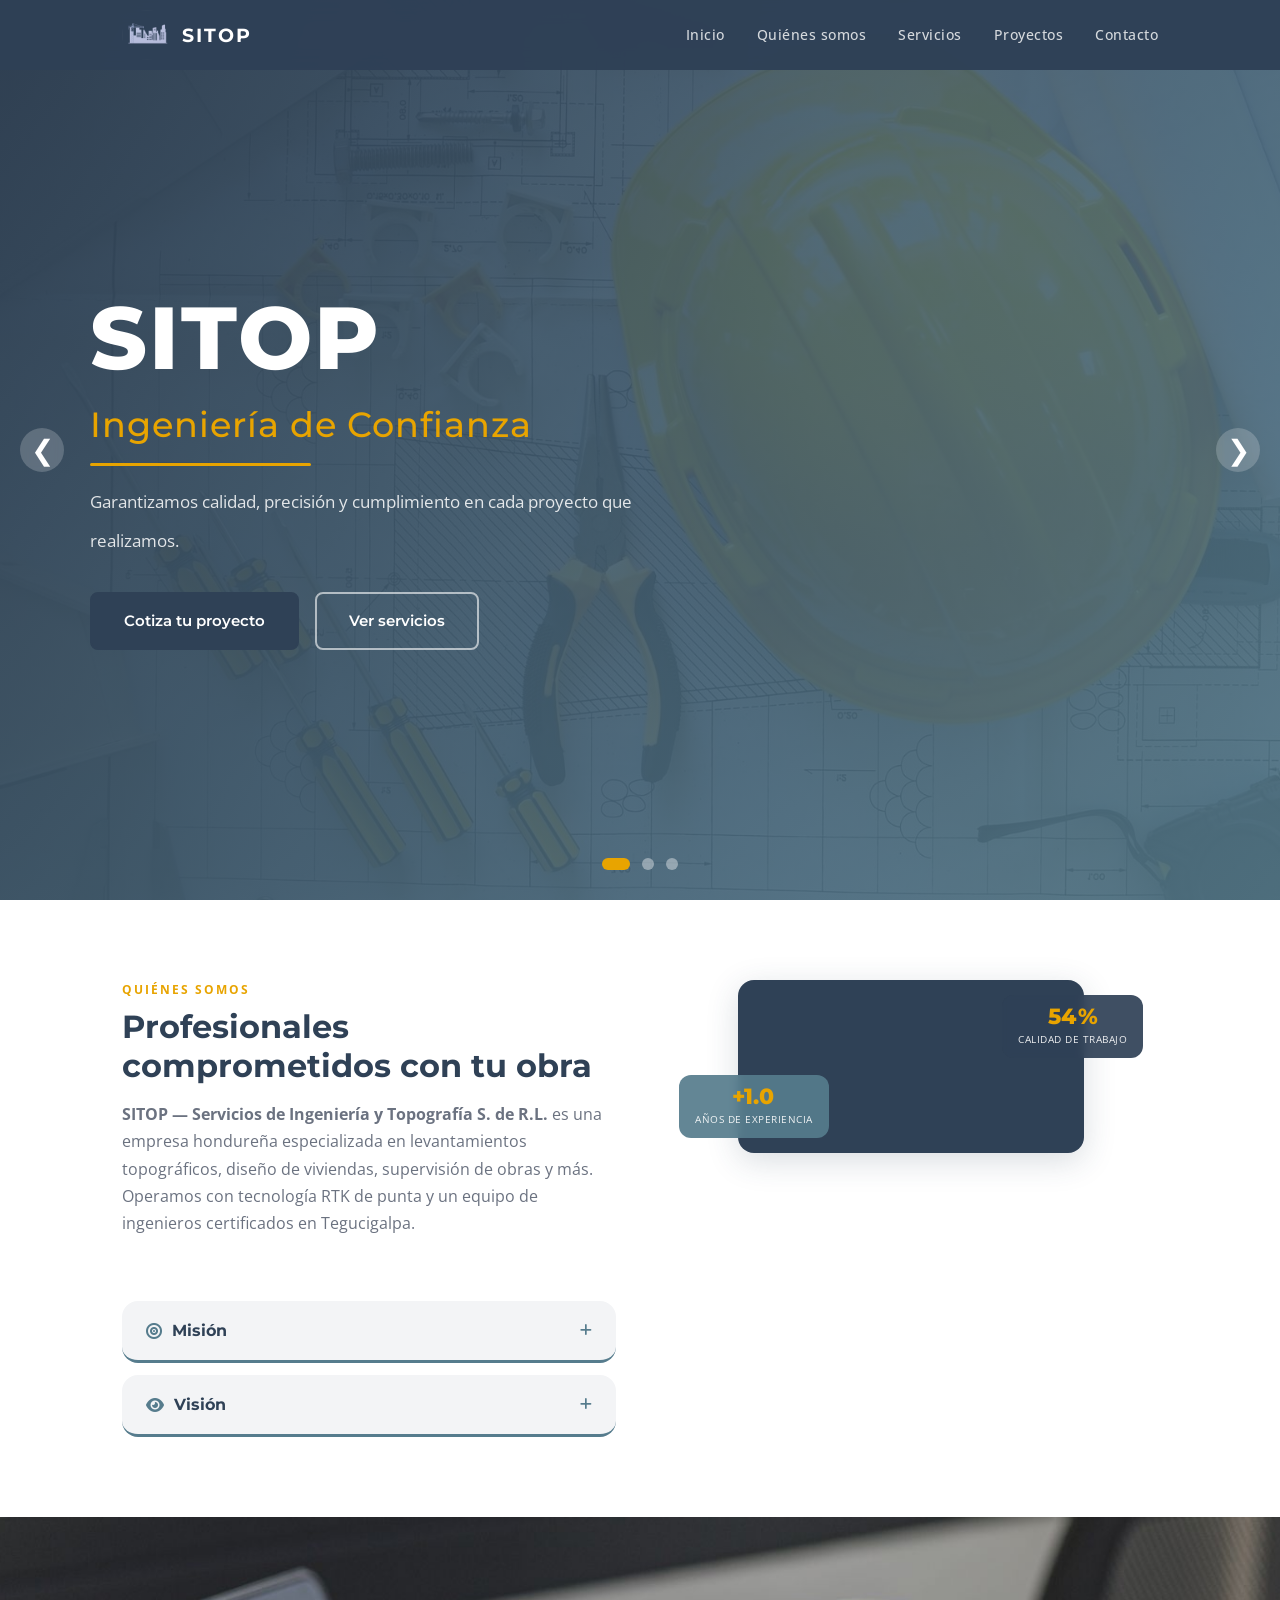
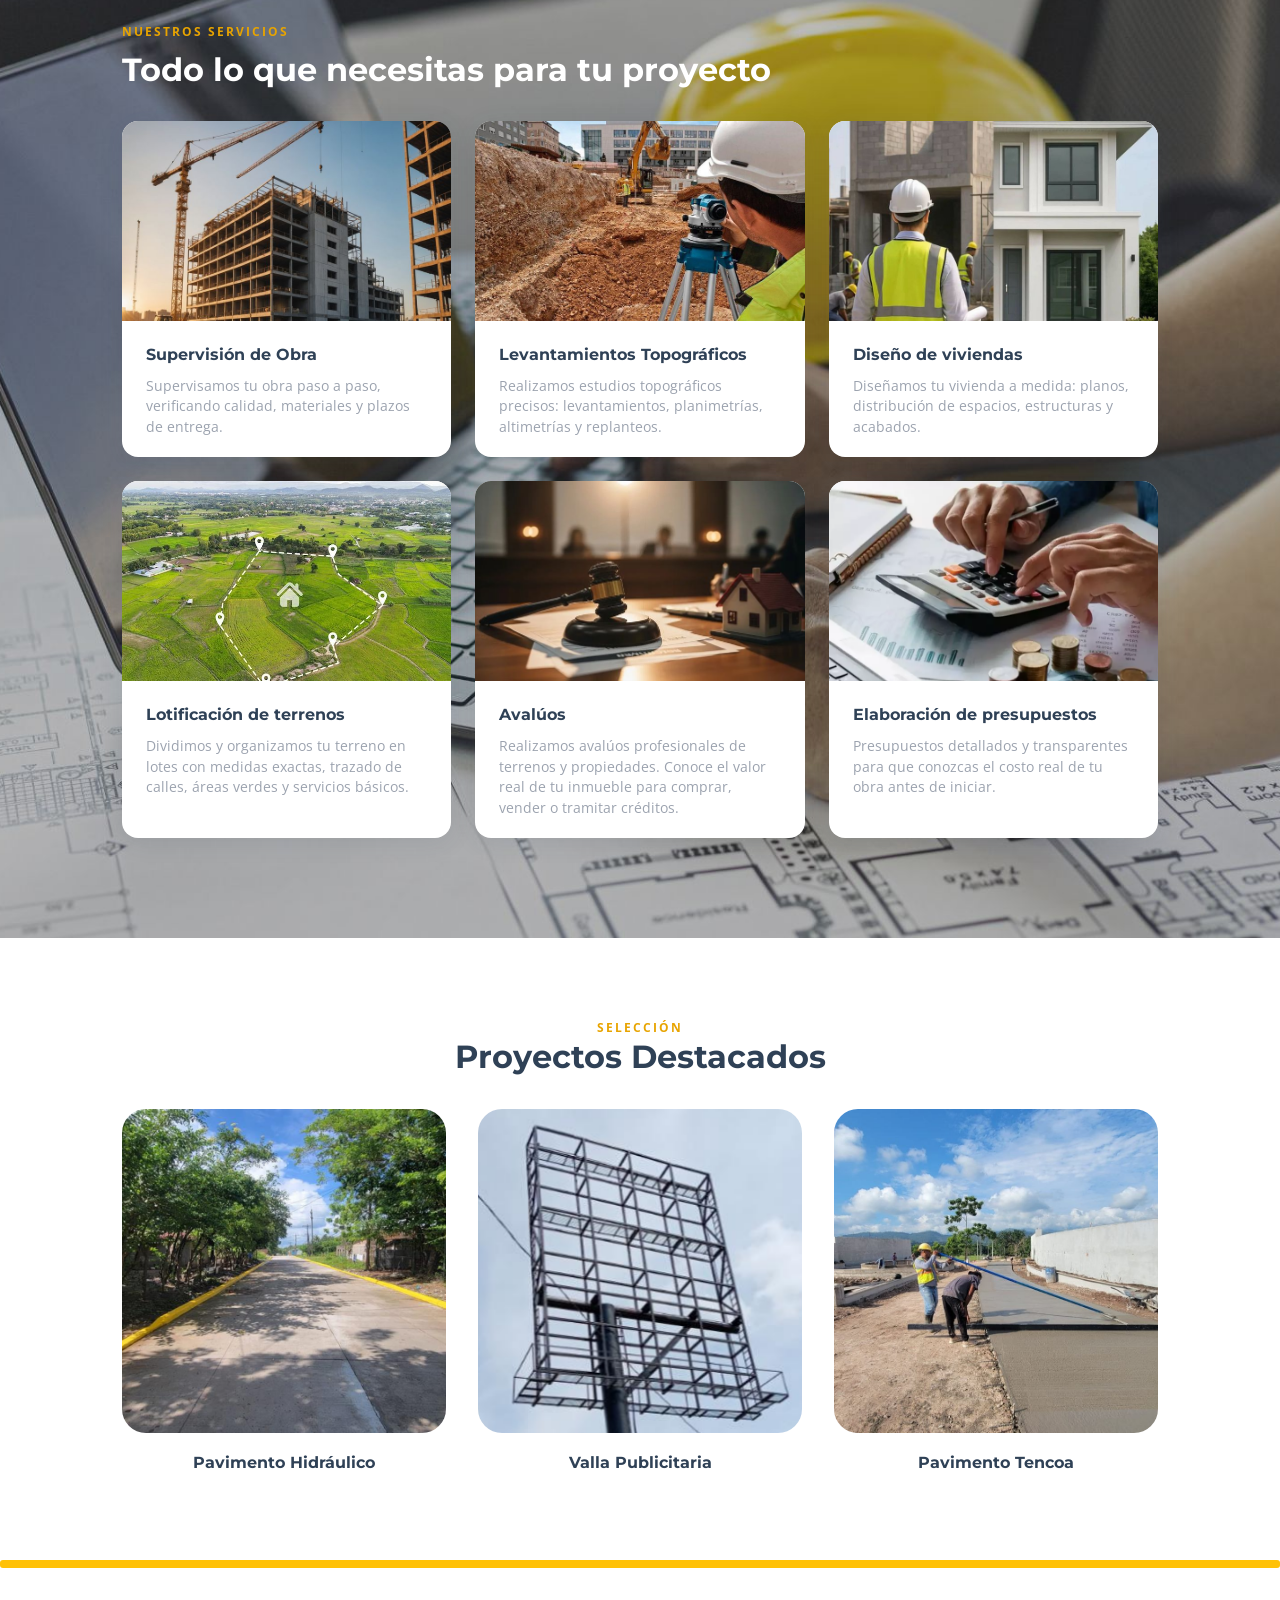
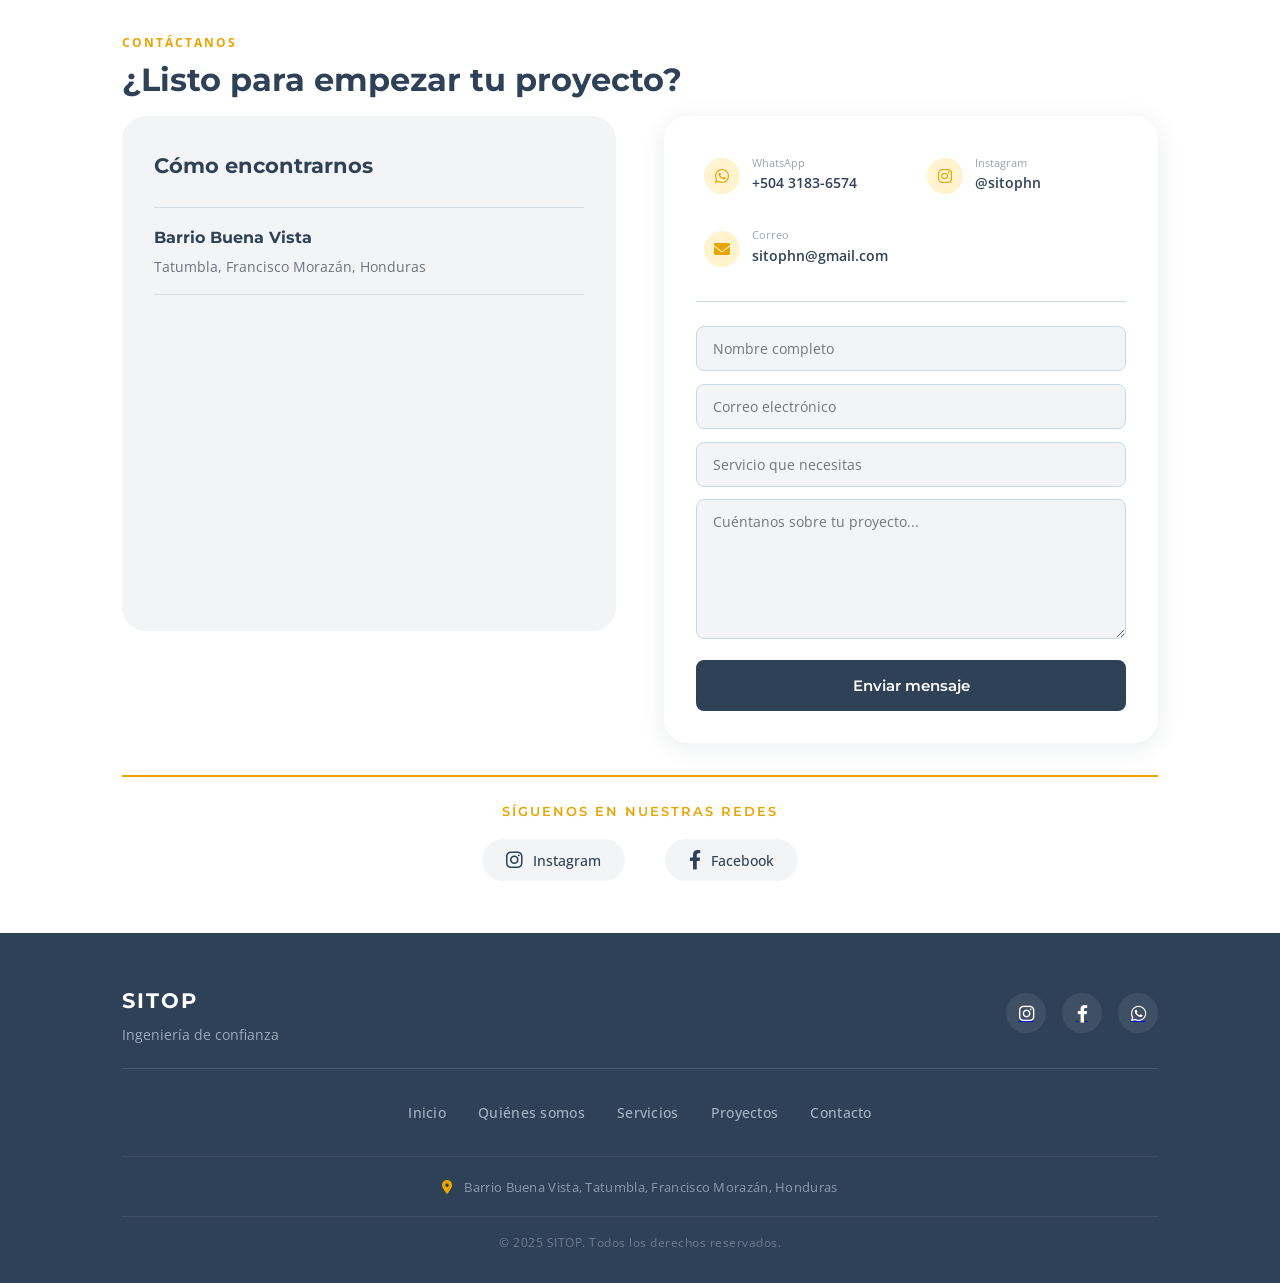
==== index.html @ 57986431 "Primera versión SITOP - Ingeniería de Confianza" ====
<!DOCTYPE html>
<html lang="es">

<head>
  <!-- Configuración básica del navegador -->
  <meta charset="UTF-8">
  <meta name="viewport" content="width=device-width, initial-scale=1.0">

  <!-- Título que aparece en la pestaña del navegador -->
  <title>SITOP - Ingeniería de Confianza</title>

  <!-- Descripción para Google (SEO) -->
  <meta name="description"
    content="Servicios de Ingeniería y Topografía en Tegucigalpa, Honduras. Levantamientos topográficos, diseño de viviendas, supervisión de obras y más.">

  <!-- Enlace a Google Fonts (fuentes bonitas) -->
  <link
    href="https://fonts.googleapis.com/css2?family=Montserrat:wght@400;600;700&family=Open+Sans:wght@400;500&display=swap"
    rel="stylesheet">

  <!-- Enlace a nuestro archivo de estilos -->
  <link rel="stylesheet" href="style.css">

  <!-- Enlace de emojis  -->
  <link rel="stylesheet" href="https://cdnjs.cloudflare.com/ajax/libs/font-awesome/6.0.0-beta3/css/all.min.css">
</head>

<body>

  <!-- ==================== NAVBAR ==================== -->
  <nav class="navbar">
    <div class="nav-container">

      <!-- Logo y nombre -->
      <div class="nav-logo">
        <img src="img/logositop.png" alt="Logo SITOP">
        <span>SITOP</span>
      </div>

      <!-- Botón hamburguesa (solo visible en celular) -->
      <button class="hamburger" id="hamburger">
        <span></span>
        <span></span>
        <span></span>
      </button>

      <!-- Links de navegación -->
      <ul class="nav-links" id="nav-links">
        <li><a href="index.html">Inicio</a></li>
        <li><a href="nosotros.html">Quiénes somos</a></li>
        <li><a href="servicios.html">Servicios</a></li>
        <li><a href="proyectos.html">Proyectos</a></li>
        <li><a href="contacto.html">Contacto</a></li>
      </ul>

    </div>
  </nav>

  <!-- ==================== HERO SLIDER (CARRUSEL) ==================== -->
  <section class="hero-slider" id="inicio">
    <div class="slider-container">

      <!-- Slide 1 - SITOP -->
      <div class="slide active"
        style="background-image: linear-gradient(135deg, rgba(47, 65, 86, 0.88) 0%, rgba(86, 124, 141, 0.85) 100%), url('img/hero-carrusel/hero1.jpg');">
        <div class="slide-content">
          <h1>SITOP</h1>
          <p class="hero-eslogan">Ingeniería de Confianza</p>
          <p class="hero-objetivo">Garantizamos calidad, precisión y cumplimiento en cada proyecto que realizamos.</p>
          <div class="hero-btns">
            <a href="#contacto" class="btn-primary">Cotiza tu proyecto</a>
            <a href="#servicios" class="btn-outline">Ver servicios</a>
          </div>
        </div>
      </div>

      <!-- Slide 2 - Proyectos de Calidad -->
      <div class="slide"
        style="background-image: linear-gradient(135deg, rgba(47, 65, 86, 0.88) 0%, rgba(86, 124, 141, 0.85) 100%), url('img/hero-carrusel/hero2.jpg');">
        <div class="slide-content">
          <h1>Proyectos que <span class="highlight">Construyen Futuro</span></h1>
          <p class="hero-objetivo">Nos especializamos en obras civiles y supervisión con los más altos estándares de
            calidad. Tu inversión, en las mejores manos.</p>
          <div class="hero-btns">
            <a href="#contacto" class="btn-primary">Empieza tu proyecto</a>
            <a href="#servicios" class="btn-outline">Ver servicios</a>
          </div>
        </div>
      </div>

      <!-- Slide 3 - Ingenieros Certificados -->
      <div class="slide"
        style="background-image: linear-gradient(135deg, rgba(47, 65, 86, 0.88) 0%, rgba(86, 124, 141, 0.85) 100%), url('img/hero-carrusel/hero3.jpg');">
        <div class="slide-content">
          <h1>Ingenieros <span class="highlight">Especializados</span></h1>
          <p class="hero-objetivo">Talento humano y tecnología de punta para resultados que inspiran confianza.</p>
          <div class="hero-btns">
            <a href="#contacto" class="btn-primary">Trabaja con nosotros</a>
            <a href="#servicios" class="btn-outline">Ver servicios</a>
          </div>
        </div>
      </div>

      <!-- Flechas de navegación -->
      <div class="slider-arrow slider-arrow-left" id="prevSlide">❮</div>
      <div class="slider-arrow slider-arrow-right" id="nextSlide">❯</div>

      <!-- Puntos indicadores -->
      <div class="slider-dots" id="sliderDots">
        <div class="dot active" data-slide="0"></div>
        <div class="dot" data-slide="1"></div>
        <div class="dot" data-slide="2"></div>
      </div>

    </div>
  </section>

  <!-- ==================== QUIÉNES SOMOS ==================== -->
<section class="nosotros" id="nosotros">
  <div class="container">

    <div class="nos-grid">
      
      <!-- COLUMNA IZQUIERDA: texto + tarjetas -->
      <div class="nos-left">
        <span class="section-label fade-up">Quiénes somos</span>
        <h2 class="section-title fade-up delay-1">
  Profesionales<br>comprometidos con tu obra
</h2>
        <p class="section-text fade-up delay-2">
          <strong>SITOP — Servicios de Ingeniería y Topografía S. de R.L.</strong> es una empresa hondureña especializada en levantamientos topográficos, diseño de viviendas, supervisión de obras y más. Operamos con tecnología RTK de punta y un equipo de ingenieros certificados en Tegucigalpa.
        </p>

        <!-- Tarjetas de Misión y Visión -->
        <div class="accordion fade-up delay-3">

  <div class="accordion-item">
    <button class="accordion-header" onclick="toggleAccordion(this)">
      <span><i class="fas fa-bullseye"></i> Misión</span>
      <i class="fas fa-plus accordion-icon"></i>
    </button>
    <div class="accordion-body">
      <p>Brindar servicios integrales de ingeniería, construcción y topografía con altos estándares de calidad, seguridad y responsabilidad, contribuyendo al desarrollo de proyectos eficientes y sostenibles, satisfaciendo las necesidades de nuestros clientes mediante un equipo profesional y tecnología especializada.</p>
    </div>
  </div>

  <div class="accordion-item">
    <button class="accordion-header" onclick="toggleAccordion(this)">
      <span><i class="fas fa-eye"></i> Visión</span>
      <i class="fas fa-plus accordion-icon"></i>
    </button>
    <div class="accordion-body">
      <p>Ser una empresa líder y reconocida a nivel nacional en el sector de la construcción, ingeniería y topografía, destacándonos por la excelencia en nuestros servicios, la innovación en nuestros procesos y el compromiso con el crecimiento y progreso de las comunidades donde operamos.</p>
    </div>
  </div>
        </div>
</div>

      <!-- COLUMNA DERECHA: video + badges -->
      <div class="photo-col fade-up delay-2">
        <div class="badge-calidad">
          <div class="numero" id="qualityCount">0</div>
          <div class="texto">Calidad de trabajo</div>
        </div>

        <div class="video-frame">
          <video autoplay muted loop playsinline>
            <source src="img/PinDown.io_@BeesIndustries_1777778572.mp4" type="video/mp4">
          </video>
        </div>

        <div class="badge-experiencia">
          <div class="numero" id="yearsCount">0</div>
          <div class="texto">años de experiencia</div>
        </div>
      </div>

    </div>

  </div>
</section>
  <!-- ==================== SERVICIOS (TARJETAS CON IMÁGENES, FONDO OSCURO) ==================== -->
  <section class="servicios" id="servicios">
    <div class="container">

      <span class="section-label">Nuestros servicios</span>
      <h2 class="section-title">Todo lo que necesitas para tu proyecto</h2>

      <div class="projects-grid">

        <div class="project-card">
          <img src="img/servicios-index/supervision-obra.jpg" alt="Supervisión de Obra">
          <div class="project-info">
            <h4>Supervisión de Obra</h4>
            <p>Supervisamos tu obra paso a paso, verificando calidad, materiales y plazos de entrega.</p>
          </div>
        </div>

        <div class="project-card">
          <img src="img/servicios-index/levantamientos.jpg" alt="Levantamiento topográficos">
          <div class="project-info">
            <h4>Levantamientos Topográficos</h4>
            <p>Realizamos estudios topográficos precisos: levantamientos, planimetrías, altimetrías y replanteos.</p>
          </div>
        </div>

        <div class="project-card">
          <img src="img/servicios-index/diseño-viviendas.jpg" alt="Diseño de vivienda">
          <div class="project-info">
            <h4>Diseño de viviendas</h4>
            <p>Diseñamos tu vivienda a medida: planos, distribución de espacios, estructuras y acabados.</p>
          </div>
        </div>

        <div class="project-card">
          <img src="img/servicios-index/lotificacion.jpg" alt="Lotificación">
          <div class="project-info">
            <h4>Lotificación de terrenos</h4>
            <p>Dividimos y organizamos tu terreno en lotes con medidas exactas, trazado de calles, áreas verdes y
              servicios básicos.</p>
          </div>
        </div>

        <div class="project-card">
          <img src="img/servicios-index/avaluos.jpg" alt="Avalúos">
          <div class="project-info">
            <h4>Avalúos</h4>
            <p>Realizamos avalúos profesionales de terrenos y propiedades. Conoce el valor real de tu inmueble para
              comprar, vender o tramitar créditos.</p>
          </div>
        </div>

        <div class="project-card">
          <img src="img/servicios-index/presupuesto.webp" alt="Elaboración de presupuestos">
          <div class="project-info">
            <h4>Elaboración de presupuestos</h4>
            <p>Presupuestos detallados y transparentes para que conozcas el costo real de tu obra antes de iniciar.</p>
          </div>
        </div>

      </div>
    </div>
  </section>

<!-- ==================== PROYECTOS DESTACADOS (INDEX) ==================== -->
<section class="proyectos-destacados" id="proyectos">
  <div class="container">
    <div class="titulos-escritos">
    <span class="section-label">Selección</span>
    <h2 class="section-title">Proyectos Destacados</h2>

    <div class="destacados-grid">
    
    <!-- Proyecto 1: Choluteca -->
<div class="destacado-card" data-proyecto="1">
  <div class="destacado-img">
    <img src="img/pavimento-choluteca/pavcholu1.png" alt="Pavimento Choluteca">
    <div class="destacado-overlay">
      <button class="btn-explorar" onclick="openModal(1)">Explorar →</button>
    </div>
  </div>
  <h3>Pavimento Hidráulico</h3>
</div>

<!-- Proyecto 2: Valla Publicitaria -->
<div class="destacado-card" data-proyecto="2">
  <div class="destacado-img">
    <img src="img/valla/vallaportada.png" alt="Valla publicitaria">
    <div class="destacado-overlay">
      <button class="btn-explorar" onclick="openModal(2)">Explorar →</button>
    </div>
  </div>
  <h3>Valla Publicitaria</h3>
</div>

<!-- Proyecto 3: Tencoa -->
<div class="destacado-card" data-proyecto="3">
  <div class="destacado-img">
    <img src="img/pavimento-tencoa/paviportada.jpg" alt="Pavimento Tencoa">
    <div class="destacado-overlay">
      <button class="btn-explorar" onclick="openModal(3)">Explorar →</button>
    </div>
  </div>
  <h3>Pavimento Tencoa</h3>
</div>
</div>
    </div>
  </div>
</section>
<div class="separador-linea"></div>
<!-- ==================== MODAL (VENTANA EMERGENTE) ==================== -->
<div id="modal" class="modal">
  <div class="modal-content">
    <span class="modal-close" onclick="closeModal()">&times;</span>
    
    <div class="modal-grid">
      <!-- Carrusel de imágenes -->
      <div class="modal-gallery">
        <div class="carousel-container">
          <button class="carousel-btn prev" onclick="prevImage()">❮</button>
          <div class="gallery-main">
            <img id="mainImage" src="" alt="Imagen principal">
          </div>
          <button class="carousel-btn next" onclick="nextImage()">❯</button>
        </div>
        <div class="gallery-thumbs" id="thumbnails"></div>
      </div>
      
      <!-- Información del proyecto -->
      <div class="modal-info">
        <h2 id="proyectoTitulo"></h2>
        <div class="modal-ubicacion" id="proyectoUbicacion"></div>
        <p class="modal-descripcion" id="proyectoDescripcion"></p>
        <div class="modal-detalles">
          <p><strong>Cliente:</strong> <span id="proyectoCliente"></span></p>
          <p><strong>Servicio:</strong> <span id="proyectoServicio"></span></p>
            <p><strong>Orden de inicio:</strong> <span id="proyectoFechaInicio"></span></p>
  <p><strong>Recepción final:</strong> <span id="proyectoFechaRecepcion"></span></p>
        </div>
        <a href="proyectos.html" class="btn-ver-todos">Ver todos los proyectos →</a>
      </div>
    </div>
  </div>
</div>


  <!-- ==================== CONTACTO ==================== -->
  <section class="contacto" id="contacto">
    <div class="container">

      <span class="section-label">Contáctanos</span>
      <h2 class="section-title">¿Listo para empezar tu proyecto?</h2>

      <div class="contact-wrapper">

        <!-- Columna izquierda: Cómo encontrarnos (estilo Postensa) -->
        <div class="contact-ubicacion">
          <h3 class="ubicacion-title">Cómo encontrarnos</h3>

          <!-- Dirección destacada -->
          <div class="ubicacion-direccion">
            <div>
              <strong>Barrio Buena Vista</strong>
              <p>Tatumbla, Francisco Morazán, Honduras</p>
            </div>
          </div>

          <!-- Mapa -->
          <div class="map-container">
            <iframe
              src="https://www.google.com/maps/embed?pb=!1m17!1m12!1m3!1d3871.0752549048348!2d-87.104963!3d14.013552!2m3!1f0!2f0!3f0!3m2!1i1024!2i768!4f13.1!3m2!1m1!2zMTTCsDAwJzQ4LjgiTiA4N8KwMDYnMTcuOSJX!5e0!3m2!1ses-419!2shn!4v1777693920972!5m2!1ses-419!2shn"
              width="100%" height="250" style="border:0; border-radius: 16px;" allowfullscreen="" loading="lazy"
              referrerpolicy="no-referrer-when-downgrade">
            </iframe>
          </div>
        </div>

        <!-- Columna derecha: Formulario + datos de contacto -->
        <div class="contact-formulario">

          <!-- Datos de contacto rápidos -->
          <div class="contacto-rapido">

            <a href="https://wa.me/50431836574" target="_blank" class="contacto-enlace">
              <i class="fab fa-whatsapp"></i>
              <div>
                <span>WhatsApp</span>
                <strong>+504 3183-6574</strong>
              </div>
            </a>

            <a href="https://instagram.com/sitophn" target="_blank" class="contacto-enlace">
              <i class="fab fa-instagram"></i>
              <div>
                <span>Instagram</span>
                <strong>@sitophn</strong>
              </div>
            </a>

            <a href="mailto:sitophn@gmail.com" class="contacto-enlace">
              <i class="fas fa-envelope"></i>
              <div>
                <span>Correo</span>
                <strong>sitophn@gmail.com</strong>
              </div>
            </a>

          </div>

          <!-- Formulario -->
          <form class="contact-form" name="contacto" method="POST" data-netlify="true">
            <input type="text" name="nombre" placeholder="Nombre completo" required>
            <input type="email" name="correo" placeholder="Correo electrónico" required>
            <input type="text" name="servicio" placeholder="Servicio que necesitas">
            <textarea name="mensaje" placeholder="Cuéntanos sobre tu proyecto..." rows="5" required></textarea>

            <button type="submit" class="btn-primary">Enviar mensaje</button>
          </form>
        </div>
      </div>

      <!-- Redes sociales - Síguenos -->
      <div class="redes-sociales">
        <p class="redes-titulo">Síguenos en nuestras redes</p>
        <div class="redes-enlaces">
          <a href="https://instagram.com/sitophn" target="_blank" class="redes-link">
            <i class="fab fa-instagram"></i>
            <span>Instagram</span>
          </a>
          <a href="https://www.facebook.com/share/1DtmW3cJNy/" target="_blank" class="redes-link">
            <i class="fab fa-facebook-f"></i>
            <span>Facebook</span>
          </a>
        </div>
      </div>

    </div>
  </section>

  <!-- ==================== FOOTER ==================== -->
  <footer>
    <div class="container">

      <!-- Fila superior: Logo a la izquierda, redes a la derecha -->
      <div class="footer-top">
        <div class="footer-brand">
          <strong>SITOP</strong>
          <p>Ingeniería de confianza</p>
        </div>
        <div class="footer-social">
          <a href="https://instagram.com/sitophn" target="_blank" class="social-icon"><i
              class="fab fa-instagram"></i></a>
          <a href="https://www.facebook.com/share/1DtmW3cJNy/" target="_blank" class="social-icon"><i
              class="fab fa-facebook-f"></i></a>
          <a href="https://wa.me/50431836574" target="_blank" class="social-icon"><i class="fab fa-whatsapp"></i></a>
        </div>
      </div>

      <!-- Fila media: Enlaces de navegación -->
      <div class="footer-nav">
        <a href="index.html">Inicio</a>
        <a href="nosotros.html">Quiénes somos</a>
        <a href="servicios.html">Servicios</a>
        <a href="proyectos.html">Proyectos</a>
        <a href="contacto.html">Contacto</a>
      </div>

      <!-- Fila inferior: Ubicación y copyright -->
      <div class="footer-bottom">
        <div class="footer-ubicacion">
          <i class="fas fa-map-marker-alt"></i>
          <span>Barrio Buena Vista, Tatumbla, Francisco Morazán, Honduras</span>
        </div>
        <div class="footer-copyright">
          <p>© 2025 SITOP. Todos los derechos reservados.</p>
        </div>
      </div>

    </div>
  </footer>

  <!-- Enlace a nuestro archivo JavaScript (siempre al final del body) -->
  <script src="script.js"></script>

</body>

</html>
---- style.css ----
/* ==================== 1. VARIABLES GLOBALES ==================== */
:root {
  /* Azules (se mantienen del diseño original) */
  --navy:    #2F4156;
  --teal:    #567C8D;
  --skyblue: #C8D9E6;

  /* Nueva paleta */
  --yellow:      #E8A400;       /* Amarillo dorado — acento principal */
  --yellow-light:#FFF3D0;       /* Amarillo muy suave — fondos */
  --gray-dark:   #3D3D3D;       /* Gris oscuro — textos fuertes */
  --gray-mid:    #6B7280;       /* Gris medio — textos secundarios */
  --gray-light:  #F3F4F6;       /* Gris claro — fondos de sección */
  --gray-border: #E0E4EA;       /* Gris borde — separadores y bordes */

  /* Reemplazos semánticos (el resto del CSS usa estas variables) */
  --beige:      var(--gray-light);   /* antes #F5EFEB → ahora gris claro */
  --white:      #FFFFFF;
  --text-dark:  var(--gray-dark);
  --text-mid:   var(--gray-mid);
  --text-light: #9CA3AF;

  --font-title: 'Montserrat', sans-serif;
  --font-body:  'Open Sans', sans-serif;

  --radius-sm: 8px;
  --radius-md: 16px;
  --radius-lg: 24px;

  --shadow:       0 4px 24px rgba(47, 65, 86, 0.10);
  --shadow-hover: 0 8px 32px rgba(47, 65, 86, 0.18);
}


/* ==================== 2. RESET GENERAL ==================== */
* {
  margin: 0;
  padding: 0;
  box-sizing: border-box;
}

html {
  scroll-behavior: smooth;
}

body {
  font-family: var(--font-body);
  color: var(--text-dark);
  background-color: var(--white);
  line-height: 1.7;
}


/* ==================== 3. CLASES REUTILIZABLES ==================== */
.container {
  max-width: 1100px;
  margin: 0 auto;
  padding: 0 2rem;
}

.section-label {
  display: inline-block;
  font-size: 0.75rem;
  font-weight: 700;
  letter-spacing: 2px;
  text-transform: uppercase;
  color: var(--yellow);
  margin-bottom: 0.5rem;
}

.section-title {
  font-family: var(--font-title);
  font-size: 2rem;
  font-weight: 700;
  color: var(--navy);
  margin-bottom: 1rem;
  line-height: 1.2;
}

.section-text {
  color: var(--text-mid);
  font-size: 1rem;
  max-width: 620px;
  margin-bottom: 2.5rem;
}

.highlight {
  color: var(--yellow);
  position: relative;
  display: inline-block;
}

.fade-in {
  opacity: 0;
  transform: translateY(30px);
  transition: opacity 0.7s ease, transform 0.7s ease;
}

.fade-in.visible {
  opacity: 1;
  transform: translateY(0);
}


/* ==================== 4. BOTONES ==================== */
.btn-primary {
  display: inline-block;
  background-color: var(--navy);
  color: var(--white);
  padding: 14px 32px;
  border-radius: var(--radius-sm);
  font-family: var(--font-title);
  font-weight: 600;
  font-size: 0.95rem;
  text-decoration: none;
  border: 2px solid var(--navy);
  transition: background-color 0.3s ease, color 0.3s ease, transform 0.2s ease;
  cursor: pointer;
}

.btn-primary:hover {
  background-color: var(--yellow);
  border-color: var(--yellow);
  transform: translateY(-2px);
}

.btn-outline {
  display: inline-block;
  background-color: transparent;
  color: var(--white);
  padding: 14px 32px;
  border-radius: var(--radius-sm);
  font-family: var(--font-title);
  font-weight: 600;
  font-size: 0.95rem;
  text-decoration: none;
  border: 2px solid rgba(255,255,255,0.6);
  transition: background-color 0.3s ease, color 0.3s ease, transform 0.2s ease;
}

.btn-outline:hover {
  background-color: rgba(255,255,255,0.15);
  border-color: var(--white);
  transform: translateY(-2px);
}

.btn-outline-small {
  display: inline-block;
  background-color: transparent;
  color: var(--teal);
  padding: 8px 20px;
  border-radius: var(--radius-sm);
  font-family: var(--font-title);
  font-weight: 600;
  font-size: 0.8rem;
  text-decoration: none;
  border: 2px solid var(--teal);
  transition: all 0.3s ease;
  cursor: pointer;
}

.btn-outline-small:hover {
  background-color: var(--teal);
  color: var(--white);
  transform: translateY(-2px);
}


/* ==================== 5. NAVBAR ==================== */
.navbar {
  position: fixed;
  top: 0;
  left: 0;
  width: 100%;
  z-index: 1000;
  background-color: rgba(47, 65, 86, 0.97);
  backdrop-filter: blur(10px);
  transition: box-shadow 2s ease;
}

.navbar.scrolled {
  box-shadow: 0 2px 20px rgba(47, 65, 86, 0.25);
}

.nav-container {
  max-width: 1100px;
  margin: 0 auto;
  padding: 0 2rem;
  height: 70px;
  display: flex;
  align-items: center;
  justify-content: space-between;
}

.nav-logo {
  display: flex;
  align-items: center;
  gap: 10px;
  text-decoration: none;
}

.nav-logo img {
  width: 50px;
  height: 50px;
  border-radius: 50%;
  object-fit: cover;
}

.nav-logo span {
  font-family: var(--font-title);
  font-weight: 700;
  font-size: 1.2rem;
  color: var(--white);
  letter-spacing: 2px;
}

.nav-links {
  list-style: none;
  display: flex;
  gap: 2rem;
}

.nav-links a {
  color: rgba(255,255,255,0.8);
  text-decoration: none;
  font-size: 0.9rem;
  font-weight: 500;
  letter-spacing: 0.5px;
  transition: color 0.3s ease;
  position: relative;
}

.nav-links a::after {
  content: '';
  position: absolute;
  bottom: -4px;
  left: 0;
  width: 0;
  height: 2px;
  background-color: var(--yellow);
  transition: width 0.3s ease;
}

.nav-links a:hover { color: var(--white); }
.nav-links a:hover::after { width: 100%; }

.hamburger {
  display: none;
  flex-direction: column;
  gap: 5px;
  background: none;
  border: none;
  cursor: pointer;
  padding: 4px;
}

.hamburger span {
  display: block;
  width: 25px;
  height: 2px;
  background-color: var(--white);
  border-radius: 2px;
  transition: all 0.3s ease;
}

.hamburger.open span:nth-child(1) { transform: translateY(7px) rotate(45deg); }
.hamburger.open span:nth-child(2) { opacity: 0; transform: scaleX(0); }
.hamburger.open span:nth-child(3) { transform: translateY(-7px) rotate(-45deg); }


/* ==================== 6. HERO / HERO SLIDER ==================== */

/* --- Hero estático --- */
.hero {
  background-image:
    linear-gradient(135deg, rgba(47, 65, 86, 0.6) 0%, rgba(86, 124, 141, 0.55) 100%),
    url('img/hero1.jpg');
  background-size: cover;
  background-position: center;
  background-attachment: fixed;
  min-height: 100vh;
  display: flex;
  align-items: center;
  padding: 120px 2rem 80px;
}

.hero-content {
  max-width: 1100px;
  margin: 0 auto;
  width: 100%;
}

.hero-tag {
  display: inline-block;
  background-color: rgba(232, 164, 0, 0.15);
  color: var(--yellow);
  border: 1px solid rgba(232, 164, 0, 0.4);
  padding: 6px 16px;
  border-radius: 20px;
  font-size: 0.8rem;
  font-weight: 600;
  letter-spacing: 1px;
  margin-bottom: 1.5rem;
  animation: fadeInUp 0.8s ease forwards;
}

.hero h1 {
  font-family: var(--font-title);
  font-size: clamp(2.5rem, 6vw, 4.5rem);
  font-weight: 700;
  color: var(--white);
  line-height: 1.1;
  margin-bottom: 1.5rem;
  animation: fadeInUp 0.8s ease 0.2s forwards;
  opacity: 0;
}

.hero-sub {
  font-size: 1.1rem;
  color: rgba(255,255,255,0.8);
  max-width: 520px;
  margin-bottom: 2.5rem;
  animation: fadeInUp 0.8s ease 0.4s forwards;
  opacity: 0;
}

.hero-btns {
  display: flex;
  gap: 1rem;
  flex-wrap: wrap;
  animation: fadeInUp 0.8s ease 0.6s forwards;
  opacity: 0;
}

.hero-eslogan {
  position: relative;
  display: inline-block;
  font-family: var(--font-title);
  font-size: clamp(1.5rem, 4vw, 2.2rem);
  font-weight: 500;
  color: var(--yellow);
  margin-bottom: 1.8rem;
  letter-spacing: 1px;
  text-align: left;
}

.hero-eslogan::after {
  content: "";
  position: absolute;
  bottom: -12px;
  left: 0;
  width: 0;
  height: 3px;
  background-color: var(--yellow);
  border-radius: 3px;
  animation: expandLine 0.6s ease-out 0.3s forwards; 
}

.hero-objetivo {
  font-size: clamp(0.9rem, 2vw, 1.05rem);
  color: rgba(255, 255, 255, 0.85);
  max-width: 600px;
  margin-bottom: 2rem;
  line-height: 2.3;
}

/* --- Hero Slider --- */
.hero-slider {
  position: relative;
  min-height: 100vh;
  overflow: hidden;
}

.slider-container {
  position: relative;
  width: 100%;
  height: 100vh;
  min-height: 600px;
}

.slide {
  position: absolute;
  top: 0;
  left: 0;
  width: 100%;
  height: 100%;
  background-size: cover;
  background-position: center;
  opacity: 0;
  transition: opacity 0.8s ease-in-out;
  display: flex;
  align-items: center;
  padding: 120px 2rem 80px;
}

.slide.active {
  opacity: 1;
  z-index: 1;
}

.slide-content {
  max-width: 1100px;
  margin: 0 auto;
  width: 100%;
}

.slide h1 {
  font-family: var(--font-title);
  font-size: clamp(3rem, 8vw, 5.5rem);
  font-weight: 800;
  color: var(--white);
  line-height: 1.1;
  margin-bottom: 0.5rem;
  letter-spacing: 2px;
}

.slide .hero-tag,
.slide h1,
.slide .hero-eslogan,
.slide .hero-objetivo,
.slide .hero-btns,
.slide .hero-sub {
  opacity: 0;
  transform: translateY(30px);
}

.slide.active .hero-tag    { animation: fadeInUp 0.6s ease forwards; }
.slide.active h1            { animation: slideInUp 0.6s cubic-bezier(0.22, 0.89, 0.36, 1.1) forwards; }
.slide.active .hero-eslogan { animation: slideInUp 0.6s cubic-bezier(0.22, 0.89, 0.36, 1.1) 0.15s forwards; }
.slide.active .hero-sub     { animation: fadeInUp 0.6s ease 0.3s forwards; }
.slide.active .hero-objetivo{ animation: slideInUp 0.6s cubic-bezier(0.22, 0.89, 0.36, 1.1) 0.35s forwards; }
.slide.active .hero-btns    { animation: slideInUp 0.6s cubic-bezier(0.22, 0.89, 0.36, 1.1) 0.55s forwards; }

/* Flechas del slider */
.slider-arrow {
  position: absolute;
  top: 50%;
  transform: translateY(-50%);
  width: 44px;
  height: 44px;
  background-color: rgba(255, 255, 255, 0.2);
  backdrop-filter: blur(4px);
  border-radius: 50%;
  display: flex;
  align-items: center;
  justify-content: center;
  font-size: 28px;
  color: white;
  cursor: pointer;
  z-index: 20;
  transition: all 0.3s ease;
  user-select: none;
}

.slider-arrow:hover {
  background-color: var(--teal);
  transform: translateY(-50%) scale(1.05);
}

.slider-arrow-left  { left: 20px; }
.slider-arrow-right { right: 20px; }

/* Dots del slider */
.slider-dots {
  position: absolute;
  bottom: 30px;
  left: 50%;
  transform: translateX(-50%);
  display: flex;
  gap: 12px;
  z-index: 20;
}

.dot {
  width: 12px;
  height: 12px;
  background-color: rgba(255, 255, 255, 0.4);
  border-radius: 50%;
  cursor: pointer;
  transition: all 0.3s ease;
}

.dot.active {
  background-color: var(--yellow);
  width: 28px;
  border-radius: 6px;
}

.dot:hover { background-color: var(--yellow); }


/* ==================== 7. SECCIÓN: QUIÉNES SOMOS (index.html) ==================== */
.nosotros {
  padding: 80px 0;
  background-color: var(--white);
}

.nos-grid {
  display: grid;
  grid-template-columns: 1fr 1fr;
  gap: 3rem;
  align-items: start;
}

.nos-left {
  display: flex;
  flex-direction: column;
}

/* Acordeón Misión y Visión */
.accordion {
  display: flex;
  flex-direction: column;
  gap: 0.75rem;
  margin-top: 1.5rem;
}

.accordion-item {
  border-radius: var(--radius-md);
  overflow: hidden;
  border-bottom: 3px solid var(--teal);
  background-color: var(--beige);
}

.accordion-header {
  width: 100%;
  background: none;
  border: none;
  padding: 1.25rem 1.5rem;
  display: flex;
  justify-content: space-between;
  align-items: center;
  cursor: pointer;
  font-family: var(--font-title);
  font-size: 1rem;
  font-weight: 700;
  color: var(--navy);
  text-align: left;
  transition: background-color 0.2s ease;
}

.accordion-header:hover { background-color: rgba(0,0,0,0.04); }

.accordion-header span {
  display: flex;
  align-items: center;
  gap: 0.6rem;
}

.accordion-header span i {
  color: var(--teal);
  font-size: 1rem;
}

.accordion-icon {
  font-size: 0.85rem;
  color: var(--teal);
  transition: transform 0.3s ease;
}

.accordion-body {
  max-height: 0;
  overflow: hidden;
  transition: max-height 0.4s ease, padding 0.3s ease;
  padding: 0 1.5rem;
}

.accordion-body p {
  color: var(--text-mid);
  font-size: 0.9rem;
  line-height: 1.6;
  padding-bottom: 1.25rem;
}

.accordion-item.open .accordion-body {
  max-height: 300px;
  padding-top: 0.25rem;
}

.accordion-item.open .accordion-icon { transform: rotate(45deg); }
.accordion-item.open .accordion-header { color: var(--yellow); }

/* Columna derecha — Video */
.photo-col {
  position: relative;
  display: flex;
  flex-direction: column;
  justify-content: center;
  align-items: center;
  width: 100%;
  padding: 0;
}

.video-frame {
  position: relative;
  width: 70%;
  max-width: 420px;
  max-height: 560px;
  border-radius: 16px;
  overflow: hidden;
  box-shadow: var(--shadow-hover);
  background-color: var(--navy);
  margin: 0 auto;
}

.video-frame video {
  width: 100%;
  height: 100%;
  max-height: 560px;
  display: block;
  object-fit: cover;
}

/* Badges */
.badge-calidad {
  position: absolute;
  top: 15px;
  right: 15px;
  background-color: rgba(47, 65, 86, 0.92);
  backdrop-filter: blur(4px);
  color: white;
  padding: 0.6rem 1rem;
  border-radius: 12px;
  text-align: center;
  z-index: 10;
  min-width: 90px;
}

.badge-calidad .numero {
  font-family: var(--font-title);
  font-size: 1.4rem;
  font-weight: 800;
  line-height: 1;
  color: var(--yellow);
}

.badge-calidad .texto {
  font-size: 0.6rem;
  opacity: 0.9;
  letter-spacing: 0.5px;
  text-transform: uppercase;
}

.badge-experiencia {
  position: absolute;
  bottom: 15px;
  left: 15px;
  background-color: rgba(86, 124, 141, 0.92);
  backdrop-filter: blur(4px);
  color: white;
  padding: 0.6rem 1rem;
  border-radius: 12px;
  text-align: center;
  z-index: 10;
  min-width: 70px;
}

.badge-experiencia .numero {
  font-family: var(--font-title);
  font-size: 1.4rem;
  font-weight: 800;
  line-height: 1;
  color: white;
  color: var(--yellow);
}

.badge-experiencia .texto {
  font-size: 0.6rem;
  opacity: 0.9;
  letter-spacing: 0.5px;
  text-transform: uppercase;
}

#qualityCount .symbol,
#yearsCount .symbol { font-size: 1.4rem; margin-left: 2px; }

#qualityCount { display: inline-flex; align-items: baseline; }
#yearsCount   { display: inline-flex; align-items: baseline; }


/* ==================== 8. SECCIÓN: SERVICIOS (index.html) ==================== */
.servicios {
  padding: 100px 0;
  background-color: var(--navy);
  position: relative;
  background-image: url('img/fondo3.jpg');
  background-size: cover;
  background-position: center;
  background-repeat: no-repeat;
  background-attachment: scroll;
}

.servicios::before {
  content: "";
  position: absolute;
  top: 0; left: 0;
  width: 100%; height: 100%;
  background: rgba(0, 0, 0, 0);
  z-index: 0;
}

.servicios .container { position: relative; z-index: 1; }
.servicios .section-label { color: var(--yellow); }
.servicios .section-title  { color: var(--white); }

/* Grid de tarjetas con foto (los servicios reales) */
.projects-grid {
  display: grid;
  grid-template-columns: repeat(auto-fit, minmax(280px, 1fr));
  gap: 1.5rem;
  margin-top: 2rem;
}

.project-card {
  background-color: var(--white);
  border-radius: var(--radius-md);
  overflow: hidden;
  box-shadow: var(--shadow);
  transition: transform 0.3s ease, box-shadow 0.3s ease;
}

.project-card:hover {
  transform: translateY(-8px);
  box-shadow: var(--shadow-hover);
}

.project-card img {
  width: 100%;
  height: 200px;
  object-fit: cover;
  display: block;
  transition: transform 0.4s ease;
}

.project-card:hover img { transform: scale(1.05); }

.project-info { padding: 1.25rem 1.5rem; }

.project-info h4 {
  font-family: var(--font-title);
  font-size: 1rem;
  font-weight: 700;
  color: var(--navy);
  margin-bottom: 0.5rem;
}

.project-info p {
  color: var(--text-light);
  font-size: 0.85rem;
  line-height: 1.5;
}

/* Grid de íconos (services-grid — actualmente en index debajo de servicios) */
.services-grid {
  display: grid;
  grid-template-columns: repeat(auto-fit, minmax(220px, 1fr));
  gap: 1.25rem;
}

.service-card {
  background-color: rgba(0, 0, 0, 0.4);
  backdrop-filter: blur(4px);
  border: 1px solid rgba(200, 217, 230, 0.15);
  border-radius: var(--radius-md);
  padding: 1.75rem 1.5rem;
  text-align: center;
  transition: background-color 0.3s ease, transform 0.3s ease, border-color 0.3s ease;
  cursor: default;
}

.service-card:hover {
  background-color: rgba(0, 0, 0, 0.8);
  border-color: var(--teal);
  transform: translateY(-4px);
}

.service-icon {
  font-size: 2rem;
  margin-bottom: 1rem;
  display: block;
}

.service-card h4 {
  font-family: var(--font-title);
  font-size: 0.95rem;
  font-weight: 600;
  color: var(--white);
  margin-bottom: 0.5rem;
  line-height: 1.3;
}

.service-card p {
  color: rgba(200, 217, 230, 0.75);
  font-size: 0.85rem;
  line-height: 1.5;
}






/* ==================== 9. SECCIÓN: PROYECTOS (index.html) ==================== */
.proyectos {
  padding: 80px 0;
  background-color: var(--beige);
}

/* Proyectos molde — tarjeta única "próximamente" */
.proyectos-molde {
  padding: 80px 0;
  background-color: var(--beige);
}

.molde-proyecto {
  max-width: 500px;
  margin: 2rem auto 0;
}

.project-card-molde {
  background-color: var(--white);
  border-radius: var(--radius-lg);
  overflow: hidden;
  box-shadow: var(--shadow);
  transition: transform 0.3s ease, box-shadow 0.3s ease;
  text-align: center;
}

.project-card-molde:hover {
  transform: translateY(-8px);
  box-shadow: var(--shadow-hover);
}

.molde-imagen {
  position: relative;
  overflow: hidden;
}

.molde-imagen img {
  width: 100%;
  height: 250px;
  object-fit: cover;
  display: block;
  transition: transform 0.4s ease;
}

.project-card-molde:hover .molde-imagen img { 
  transform: scale(1.05); 
}

.molde-overlay {
  position: absolute;
  top: 0;
  left: 0;
  width: 100%;
  height: 100%;
  background: rgba(47, 65, 86, 0.7);
  display: flex;
  align-items: center;
  justify-content: center;
  opacity: 1;
  transition: opacity 0.3s ease;
}

.proximamente {
  background-color: var(--teal);
  color: var(--white);
  padding: 8px 20px;
  border-radius: 30px;
  font-family: var(--font-title);
  font-weight: 600;
  font-size: 0.9rem;
  letter-spacing: 1px;
}

.project-card-molde:hover .molde-overlay { 
  opacity: 0.8; 
}

.project-info-molde { 
  padding: 2rem; 
}

.project-info-molde h4 {
  font-family: var(--font-title);
  font-size: 1.3rem;
  font-weight: 700;
  color: var(--navy);
  margin-bottom: 0.75rem;
}

.project-info-molde p {
  color: var(--text-mid);
  font-size: 0.9rem;
  line-height: 1.6;
  margin-bottom: 1.5rem;
}

.molde-cta { 
  margin-top: 0.5rem; 
}

/* ==================== PROYECTOS DESTACADOS ==================== */
.proyectos-destacados {
 background-color: var(--white);
  padding: 80px 0;
  margin-bottom: 0;

}

/* ==================== ANIMACIÓN ESCRITURA ==================== */
.titulos-escritos {
  text-align: center;
}

.titulos-escritos .section-label,
.titulos-escritos .section-title {
  overflow: hidden;
  white-space: nowrap;
  display: block;
  width: 0;
  margin: 0 auto;
  animation: typing 1.5s steps(10, end) forwards;
}

.titulos-escritos .section-title {
  animation: typing 2.2s steps(21, end) forwards;
  animation-delay: 0.6s;
}

@keyframes typing {
  from {
    width: 0;
  }
  to {
    width: 100%;
  }
}

/* En móvil, desactivamos la animación */
@media (max-width: 600px) {
  .titulos-escritos .section-label,
  .titulos-escritos .section-title {
    white-space: normal;
    animation: none;
    width: 100%;
  }
}
/* ===== GRID Y TARJETAS ===== */
.destacados-grid {
  display: grid;
  grid-template-columns: repeat(3, 1fr);
  gap: 2rem;
  margin-top: 2rem;
}

.destacado-card {
  text-align: center;
}

.destacado-img {
  position: relative;
  border-radius: var(--radius-lg);
  overflow: hidden;
  aspect-ratio: 1 / 1;
  cursor: pointer;
}

.destacado-img img {
  width: 100%;
  height: 100%;
  object-fit: cover;
  transition: transform 0.5s ease;
}

.destacado-card:hover .destacado-img img {
  transform: scale(1.05);
}

.destacado-overlay {
  position: absolute;
  top: 0;
  left: 0;
  width: 100%;
  height: 100%;
  background: rgba(47, 65, 86, 0.85);
  display: flex;
  align-items: center;
  justify-content: center;
  opacity: 0;
  transition: opacity 0.3s ease;
}

.destacado-card:hover .destacado-overlay {
  opacity: 1;
}

.btn-explorar {
  background: var(--yellow);
  color: white;
  padding: 0.8rem 1.5rem;
  border-radius: 30px;
  text-decoration: none;
  font-weight: 600;
  font-size: 0.9rem;
  transition: all 0.3s ease;
  border: none;
  cursor: pointer;
}

.btn-explorar:hover {
  background: var(--white);
  color: var(--navy);
  transform: translateY(-2px);
}

.destacado-card h3 {
  font-family: var(--font-title);
  font-size: 1rem;
  font-weight: 700;
  color: var(--navy);
  margin-top: 1rem;
  margin-bottom: 0.25rem;
}

.destacado-card p {
  font-size: 0.8rem;
  color: var(--text-mid);
}

/* Responsive */
@media (max-width: 900px) {
  .destacados-grid {
    grid-template-columns: repeat(2, 1fr);
    gap: 1.5rem;
  }
}

@media (max-width: 600px) {
  .destacados-grid {
    grid-template-columns: 1fr;
    max-width: 320px;
    margin-left: auto;
    margin-right: auto;
  }
}
/* ==================== MODAL (VENTANA EMERGENTE) ==================== */
.modal {
  display: none;
  position: fixed;
  top: 0;
  left: 0;
  width: 100%;
  height: 100%;
  background-color: rgba(0, 0, 0, 0.9);
  z-index: 2000;
  justify-content: center;
  align-items: center;
  overflow-y: auto;
  padding: 2rem;
}

.modal-content {
  background: var(--white);
  max-width: 1200px;
  width: 95%;
  border-radius: 24px;
  overflow: hidden;
  animation: modalFadeIn 0.3s ease;
}

@keyframes modalFadeIn {
  from {
    opacity: 0;
    transform: scale(0.95);
  }
  to {
    opacity: 1;
    transform: scale(1);
  }
}

.modal-close {
  position: absolute;
  top: 20px;
  right: 30px;
  font-size: 2rem;
  font-weight: bold;
  color: white;
  cursor: pointer;
  transition: color 0.3s ease;
  z-index: 2001;
}

.modal-close:hover {
  color: var(--teal);
}

.modal-grid {
  display: grid;
  grid-template-columns: 1.2fr 0.8fr;
  gap: 0;
  min-height: 500px;
}

/* ==================== CARRUSEL DEL MODAL ==================== */
.modal-gallery {
  background: var(--navy);
  padding: 1.5rem;
  display: flex;
  flex-direction: column;
  justify-content: center;
}

.carousel-container {
  position: relative;
  display: flex;
  align-items: center;
  gap: 0.8rem;
}

.carousel-btn {
  background: rgba(0, 0, 0, 0.6);
  border: none;
  color: white;
  font-size: 2rem;
  font-weight: bold;
  cursor: pointer;
  width: 45px;
  height: 45px;
  border-radius: 50%;
  transition: all 0.3s ease;
  display: flex;
  align-items: center;
  justify-content: center;
  z-index: 10;
}

.carousel-btn:hover {
  background: var(--teal);
  transform: scale(1.1);
}

.gallery-main {
  flex: 1;
  border-radius: 16px;
  overflow: hidden;
  min-height: 350px;
  display: flex;
  align-items: center;
  justify-content: center;
}

.gallery-main img {
  width: 100%;
  height: auto;
  max-height: 400px;
  object-fit: contain;
  display: block;
}

.gallery-thumbs {
  display: flex;
  gap: 0.8rem;
  overflow-x: auto;
  margin-top: 1.2rem;
  justify-content: center;
  padding-bottom: 0.5rem;
}

.gallery-thumbs img {
  width: 80px;
  height: 80px;
  object-fit: cover;
  border-radius: 10px;
  cursor: pointer;
  transition: all 0.3s ease;
  border: 2px solid transparent;
}

.gallery-thumbs img:hover {
  opacity: 0.8;
  transform: scale(1.05);
}

.gallery-thumbs img.active-thumb {
  border-color: var(--teal);
  transform: scale(1.05);
}

/* Información del proyecto */
.modal-info {
  padding: 2rem;
  background: var(--white);
  display: flex;
  flex-direction: column;
  justify-content: center;
}

.modal-info h2 {
  font-family: var(--font-title);
  font-size: 1.4rem;
  color: var(--navy);
  margin-bottom: 0.5rem;
  line-height: 1.3;
}

.modal-ubicacion {
  color: var(--yellow);
  font-size: 0.9rem;
  margin-bottom: 1rem;
  display: flex;
  align-items: center;
  gap: 0.3rem;
}

.modal-descripcion {
  color: var(--text-mid);
  line-height: 1.6;
  margin-bottom: 1.5rem;
  font-size: 0.9rem;
}

.modal-detalles {
  background: var(--beige);
  padding: 1rem 1.2rem;
  border-radius: 12px;
  margin-bottom: 1.5rem;
}

.modal-detalles p {
  margin-bottom: 0.5rem;
  font-size: 0.85rem;
}

.modal-detalles strong {
  color: var(--navy);
  width: 70px;
  display: inline-block;
}

.btn-ver-todos {
  display: inline-block;
  background: var(--yellow);
  color: white;
  padding: 0.75rem 1.5rem;
  border-radius: 30px;
  text-decoration: none;
  font-weight: 600;
  font-size: 0.85rem;
  text-align: center;
  transition: all 0.3s ease;
}

.btn-ver-todos:hover {
  background: var(--navy);
  transform: translateY(-2px);
}

/* Responsive carrusel */
@media (max-width: 768px) {
  .modal-grid {
    grid-template-columns: 1fr;
  }
  
  .modal-content {
    max-width: 95%;
  }
  
  .modal-close {
    top: 10px;
    right: 20px;
    font-size: 1.5rem;
    color: var(--navy);
    background: white;
    width: 30px;
    height: 30px;
    border-radius: 50%;
    display: flex;
    align-items: center;
    justify-content: center;
  }
  
  .carousel-btn {
    width: 35px;
    height: 35px;
    font-size: 1.3rem;
  }
  
  .gallery-main {
    min-height: 250px;
  }
  
  .gallery-main img {
    max-height: 250px;
  }
  
  .gallery-thumbs img {
    width: 55px;
    height: 55px;
  }
}

@media (max-width: 480px) {
  .gallery-main {
    min-height: 200px;
  }
  
  .gallery-main img {
    max-height: 200px;
  }
  
  .gallery-thumbs img {
    width: 45px;
    height: 45px;
  }
  
  .modal-info h2 {
    font-size: 1.2rem;
  }
  
  .modal-info {
    padding: 1.2rem;
  }
}
/* ==================== 10. SECCIÓN: CONTACTO (index.html) ==================== */
.contacto {
  padding: 20px 0;
  background-color: var(--white);
  position: relative;
}

/* Línea decorativa corta entre secciones (opcional) */
.separador-linea {
  width: 100%;
  height: 8px;
  background-color: #FFC107; 
  margin: 0 auto 40px;
  border-radius: 3px;
}


.contact-wrapper {
  display: grid;
  grid-template-columns: 1fr 1fr;
  gap: 3rem;
  align-items: start;
}

/* Columna izquierda — Mapa */
.contact-ubicacion {
  background: var(--beige);
  border-radius: var(--radius-lg);
  padding: 2rem;
}

.ubicacion-title {
  font-family: var(--font-title);
  font-size: 1.3rem;
  font-weight: 700;
  color: var(--navy);
  margin-bottom: 1.5rem;
}

.ubicacion-direccion {
  padding: 1rem 0;
  border-top: 1px solid rgba(86, 124, 141, 0.2);
  border-bottom: 1px solid rgba(86, 124, 141, 0.2);
  margin-bottom: 1.5rem;
}

.ubicacion-direccion strong {
  font-family: var(--font-title);
  font-size: 1rem;
  color: var(--navy);
  display: block;
  margin-bottom: 4px;
}

.ubicacion-direccion p {
  font-size: 0.85rem;
  color: var(--text-mid);
  margin: 0;
}

.contact-ubicacion .map-container { margin-top: 0.5rem; }

/* Columna derecha — Formulario */
.contact-formulario {
  background: var(--white);
  border-radius: var(--radius-lg);
  padding: 2rem;
  box-shadow: var(--shadow);
}

.contacto-rapido {
  display: flex;
  flex-wrap: wrap;
  gap: 1rem;
  margin-bottom: 1.5rem;
  padding-bottom: 1.5rem;
  border-bottom: 1px solid var(--skyblue);
}

.contacto-enlace {
  display: flex;
  align-items: center;
  gap: 0.75rem;
  flex: 1;
  min-width: 140px;
  text-decoration: none;
  padding: 0.5rem;
  border-radius: var(--radius-sm);
  transition: background 0.3s ease;
}

.contacto-enlace:hover { background: var(--beige); }

.contacto-enlace i {
  width: 36px;
  height: 36px;
  background: var(--yellow-light);
  border-radius: 50%;
  display: flex;
  align-items: center;
  justify-content: center;
  font-size: 1rem;
  color: var(--yellow);
}

.contacto-enlace span {
  font-size: 0.7rem;
  color: var(--text-light);
  display: block;
  line-height: 1.2;
}

.contacto-enlace strong {
  font-size: 0.85rem;
  color: var(--navy);
  font-weight: 600;
}

/* Mapa */
.map-container {
  margin-top: 24px;
  width: 100%;
  border-radius: 16px;
  overflow: hidden;
}

.map-container iframe {
  width: 100%;
  height: 250px;
  display: block;
}

/* Formulario */
.contact-form {
  display: flex;
  flex-direction: column;
  gap: 0.8rem;
}

.contact-form input,
.contact-form textarea {
  width: 100%;
  padding: 12px 16px;
  border: 1.5px solid var(--skyblue);
  border-radius: var(--radius-sm);
  font-family: var(--font-body);
  font-size: 0.9rem;
  color: var(--text-dark);
  background-color: var(--beige);
  outline: none;
  transition: border-color 0.3s ease, box-shadow 0.3s ease;
}

.contact-form input:focus,
.contact-form textarea:focus {
  border-color: var(--teal);
  box-shadow: 0 0 0 3px rgba(86, 124, 141, 0.15);
  background-color: var(--white);
}

.contact-form textarea {
  resize: vertical;
  min-height: 140px;
}

.contact-form .btn-primary {
  margin-top: 0.5rem;
  width: 100%;
  text-align: center;
}

/* Redes sociales */
.redes-sociales {
  margin-top: 2rem;
  margin-bottom: 2rem;
  padding-top: 1.5rem;
  border-top: 2px solid var(--yellow);
  text-align: center;
  width: 100%;
}

.redes-titulo {
  font-family: var(--font-title);
  font-size: 0.8rem;
  font-weight: 600;
  color: var(--yellow);
  margin-bottom: 1rem;
  letter-spacing: 2px;
  text-transform: uppercase;
}

.redes-enlaces {
  display: flex;
  justify-content: center;
  gap: 2.5rem;
  flex-wrap: wrap;
}

.redes-link {
  display: inline-flex;
  align-items: center;
  gap: 0.6rem;
  padding: 0.6rem 1.5rem;
  background: var(--beige);
  border-radius: 40px;
  text-decoration: none;
  color: var(--navy);
  transition: all 0.3s ease;
  font-size: 0.85rem;
  font-weight: 500;
}

.redes-link i {
  font-size: 1.2rem;
  transition: transform 0.3s ease;
}

.redes-link:hover {
  background: var(--yellow);
  color: white;
  transform: translateY(-3px);
}

.redes-link:hover i { transform: scale(1.15); }


/* ==================== 11. FOOTER ==================== */
footer {
  background-color: var(--navy);
  padding: 50px 0 30px;
}

footer .container {
  max-width: 1100px;
  margin: 0 auto;
  padding: 0 2rem;
}

.footer-top {
  display: flex;
  justify-content: space-between;
  align-items: center;
  flex-wrap: wrap;
  gap: 1.5rem;
  margin-bottom: 2rem;
  padding-bottom: 1.5rem;
  border-bottom: 1px solid rgba(200, 217, 230, 0.15);
}

.footer-brand strong {
  font-family: var(--font-title);
  font-size: 1.3rem;
  font-weight: 700;
  color: var(--white);
  letter-spacing: 2px;
  display: block;
  margin-bottom: 6px;
}

.footer-brand p {
  color: rgba(200, 217, 230, 0.7);
  font-size: 0.85rem;
  margin: 0;
  line-height: 1.4;
}

.footer-social { display: flex; gap: 1rem; }

.social-icon {
  width: 40px;
  height: 40px;
  background-color: rgba(200, 217, 230, 0.1);
  border-radius: 50%;
  display: flex;
  align-items: center;
  justify-content: center;
  transition: all 0.3s ease;
}

.social-icon i { font-size: 1.1rem; color: var(--white); }
.social-icon:hover { background-color: var(--yellow); transform: translateY(-3px); }

.footer-nav {
  display: flex;
  justify-content: center;
  flex-wrap: wrap;
  gap: 2rem;
  margin-bottom: 2rem;
}

.footer-nav a {
  color: rgba(200, 217, 230, 0.75);
  text-decoration: none;
  font-size: 0.85rem;
  font-weight: 500;
  transition: color 0.3s ease;
  letter-spacing: 0.3px;
}

.footer-nav a:hover { color: var(--white); }

.footer-bottom { text-align: center; }

.footer-ubicacion {
  padding: 1rem 0;
  border-top: 1px solid rgba(200, 217, 230, 0.1);
  border-bottom: 1px solid rgba(200, 217, 230, 0.1);
  margin-bottom: 1rem;
}

.footer-ubicacion i { color: var(--yellow); font-size: 0.85rem; margin-right: 8px; }
.footer-ubicacion span { color: rgba(200, 217, 230, 0.6); font-size: 0.8rem; letter-spacing: 0.3px; }

.footer-copyright p {
  color: rgba(200, 217, 230, 0.4);
  font-size: 0.75rem;
  margin: 0;
  letter-spacing: 0.5px;
}


/* ============================================================
   PÁGINAS INTERNAS
   ============================================================ */

/* ==================== 12. HEROES DE PÁGINAS INTERNAS ==================== */

/* Aplica a: nosotros.html, servicios.html, proyectos.html, contacto.html */

.hero-nosotros,
.hero-servicios,
.hero-proyectos,
.hero-contacto {
  background: linear-gradient(135deg, var(--navy) 0%, var(--teal) 100%);
  padding: 140px 0 80px;
  text-align: center;
}

.hero-nosotros h1,
.hero-servicios h1,
.hero-proyectos h1,
.hero-contacto h1 {
  font-family: var(--font-title);
  font-size: clamp(2rem, 5vw, 3.5rem);
  color: var(--white);
  margin-bottom: 1rem;
}

.hero-nosotros p,
.hero-servicios p,
.hero-proyectos p,
.hero-contacto p {
  font-size: 1.1rem;
  color: rgba(255,255,255,0.85);
}


/* ==================== 13. PÁGINA: NOSOTROS (nosotros.html) ==================== */
.nosotros-completo {
  padding: 80px 0;
  background: var(--white);
}

.nosotros-grid {
  display: grid;
  grid-template-columns: 1fr 1.2fr;
  gap: 3rem;
  align-items: start;
  margin-bottom: 4rem;
}

.nosotros-texto h2 {
  font-family: var(--font-title);
  font-size: 1.8rem;
  color: var(--navy);
  margin-bottom: 1.5rem;
}

.nosotros-texto p {
  color: var(--text-mid);
  margin-bottom: 1rem;
  line-height: 1.7;
}

/* Valores en línea */
.valores-linea {
  display: flex;
  flex-wrap: wrap;
  justify-content: center;
  align-items: center;
  gap: 0.8rem;
  margin-top: 1rem;
  margin-bottom: 2rem;
  text-align: center;
}

.valores-titulo {
  font-family: var(--font-title);
  font-size: 0.8rem;
  font-weight: 600;
  color: var(--teal);
  margin-bottom: 1rem;
  letter-spacing: 3px;
  text-transform: uppercase;
  text-align: center;
  width: 100%;
}

.valor-badge {
  background-color: var(--teal);
  color: white;
  padding: 0.4rem 1.2rem;
  border-radius: 30px;
  font-family: var(--font-title);
  font-size: 0.7rem;
  font-weight: 600;
  letter-spacing: 1px;
  text-transform: uppercase;
  transition: all 0.3s ease;
  cursor: default;
}

.valor-badge:hover {
  background-color: var(--navy);
  transform: translateY(-2px);
}

.valores-destacados { gap: 1.5rem; }

.valor-principal {
  background-color: var(--navy);
  font-size: 0.85rem;
  padding: 0.5rem 1.5rem;
}

.valor-principal:hover { background-color: var(--teal); }

/* Equipo */
.equipo-section {
  text-align: center;
  margin: 4rem 0;
}

.equipo-section h2 {
  font-family: var(--font-title);
  font-size: 0.8rem;
  font-weight: 600;
  color: var(--teal);
  margin-bottom: 1rem;
  letter-spacing: 3px;
  text-transform: uppercase;
  text-align: center;
  width: 100%;
}

.equipo-grid {
  display: grid;
  grid-template-columns: repeat(auto-fit, minmax(200px, 1fr));
  gap: 2rem;
}

.equipo-card {
  background: var(--beige);
  border-radius: var(--radius-md);
  padding: 2rem;
  transition: transform 0.3s ease;
}

.equipo-card:hover { transform: translateY(-6px); }

.equipo-card i {
  font-size: 2.5rem;
  color: var(--teal);
  margin-bottom: 1rem;
}

.equipo-card h4 {
  font-family: var(--font-title);
  font-size: 1rem;
  color: var(--navy);
  margin-bottom: 0.5rem;
}

.equipo-card p { font-size: 0.8rem; color: var(--text-mid); }

/* CTA de nosotros */
.nosotros-cta {
  text-align: center;
  margin-top: 4rem;
  padding: 3rem;
  background: var(--navy);
  border-radius: var(--radius-lg);
  color: var(--white);
}

.nosotros-cta h3 {
  font-family: var(--font-title);
  font-size: 1.5rem;
  margin-bottom: 0.5rem;
}

.nosotros-cta p {
  color: rgba(255,255,255,0.8);
  margin-bottom: 1.5rem;
}

.nosotros-cta .btn-primary {
  background: var(--white);
  color: var(--navy);
  border-color: var(--white);
}

.nosotros-cta .btn-primary:hover {
  background: var(--teal);
  color: var(--white);
  border-color: var(--teal);
}

/* ===== TARJETAS DE MISIÓN Y VISIÓN ===== */
.nosotros-valores {
  display: flex;
  flex-direction: column;
  gap: 1.5rem;
}

.valor-card {
  background: var(--gray-light);
  border-radius: var(--radius-md);
  padding: 1.5rem;
  transition: transform 0.3s ease, box-shadow 0.3s ease;
  border-left: 4px solid var(--yellow);
  box-shadow: var(--shadow);
}

.valor-card:hover {
  transform: translateX(8px);
  box-shadow: var(--shadow-hover);
}

.valor-card i {
  font-size: 1.8rem;
  color: var(--teal);
  margin-bottom: 0.5rem;
}

.valor-card h3 {
  font-family: var(--font-title);
  font-size: 1rem;
  font-weight: 700;
  color: var(--navy);
  margin-bottom: 0.5rem;
}

.valor-card p {
  font-size: 0.85rem;
  color: var(--text-mid);
  line-height: 1.5;
  margin: 0;
}

/* ==================== 14. PÁGINA: SERVICIOS — Carrusel cinta (servicios.html) ==================== */
.servicios-cinta {
  padding: 80px 0;
  background: linear-gradient(160deg, #1a2a3a 0%, #2f4156 50%, #3d5a6e 100%);
  position: relative;
  overflow: hidden;
}

.servicios-cinta::before {
  content: "";
  position: absolute;
  inset: 0;
  background: url('img/topografia.jpg') center/cover no-repeat;
  opacity: 0.08;
  z-index: 0;
}

.servicios-cinta > * { position: relative; z-index: 1; }

.cinta-header {
  text-align: center;
  margin-bottom: 3rem;
  padding: 0 1rem;
}

.cinta-header .section-label { color: var(--yellow); }
.cinta-header .section-title  { color: var(--white); }

.cinta-wrapper {
  display: flex;
  align-items: center;
  gap: 1rem;
  padding: 0 1rem;
  max-width: 1200px;
  margin: 0 auto;
}

.cinta-track-container {
  flex: 1;
  overflow: hidden;
  border-radius: 16px;
}

.cinta-track {
  display: flex;
  gap: 1.25rem;
  transition: transform 0.5s cubic-bezier(0.4, 0, 0.2, 1);
  will-change: transform;
}

.cinta-card {
  flex: 0 0 calc(33.333% - 0.85rem);
  border-radius: 16px;
  overflow: hidden;
  position: relative;
  cursor: pointer;
  height: 420px;
  transition: transform 0.4s ease, box-shadow 0.4s ease;
  box-shadow: 0 8px 30px rgba(0,0,0,0.4);
}

.cinta-card img {
  width: 100%;
  height: 100%;
  object-fit: cover;
  display: block;
  transition: transform 0.5s ease;
}

.cinta-card:hover img { transform: scale(1.05); }

.cinta-overlay {
  position: absolute;
  inset: 0;
  background: linear-gradient(to top, rgba(10,20,35,0.97) 0%, rgba(10,20,35,0.5) 50%, rgba(10,20,35,0.1) 100%);
  display: flex;
  flex-direction: column;
  justify-content: flex-end;
  padding: 1.75rem;
  transition: background 0.4s ease;
}

.cinta-card:hover .cinta-overlay {
  background: linear-gradient(to top, rgba(10,20,35,0.98) 0%, rgba(10,20,35,0.75) 100%);
}

.cinta-icon {
  font-size: 2rem;
  color: var(--yellow);
  margin-bottom: 0.75rem;
}

.cinta-overlay h3 {
  font-family: var(--font-title);
  font-size: 1.2rem;
  font-weight: 700;
  color: var(--white);
  margin-bottom: 0.75rem;
}

.cinta-lista {
  max-height: 0;
  overflow: hidden;
  transition: max-height 0.5s ease, opacity 0.4s ease;
  opacity: 0;
}

.cinta-card:hover .cinta-lista,
.cinta-card.active .cinta-lista {
  max-height: 200px;
  opacity: 1;
}

.cinta-lista p {
  color: rgba(200, 217, 230, 0.9);
  font-size: 0.82rem;
  margin-bottom: 0.35rem;
  display: flex;
  align-items: center;
  gap: 0.5rem;
}

.cinta-lista p i { color: var(--teal); font-size: 0.75rem; }

/* Botones del carrusel */
.cinta-btn {
  background: rgba(255,255,255,0.1);
  border: 2px solid rgba(255,255,255,0.2);
  color: white;
  width: 48px;
  height: 48px;
  border-radius: 50%;
  font-size: 1.1rem;
  cursor: pointer;
  flex-shrink: 0;
  transition: all 0.3s ease;
  backdrop-filter: blur(4px);
}

.cinta-btn:hover { background: var(--teal); border-color: var(--teal); }

/* Dots del carrusel */
.cinta-dots {
  display: flex;
  justify-content: center;
  gap: 0.5rem;
  margin-top: 2rem;
}

.cinta-dot {
  width: 10px;
  height: 10px;
  border-radius: 50%;
  background: rgba(255,255,255,0.3);
  cursor: pointer;
  transition: all 0.3s ease;
}

.cinta-dot.active {
  background: var(--yellow);
  width: 28px;
  border-radius: 5px;
}

/* CTA del carrusel */
.servicios-cta {
  text-align: center;
  margin-top: 4rem;
  padding: 3rem;
  background-color: var(--white);
  border-radius: var(--radius-lg);
  max-width: 70%;
  width: 90%;
  margin-left: auto;
  margin-right: auto;
}

.servicios-cta h3 {
  font-family: var(--font-title);
  font-size: 1.5rem;
  color: var(--navy);
  margin-bottom: 0.5rem;
}

.servicios-cta p {
  color: var(--text-mid);
  margin-bottom: 1.5rem;
}


/* ==================== 15. PÁGINA: PROYECTOS COMPLETO (proyectos.html) ==================== */

/* Filtros */
.filtros-bar {
  display: flex;
  justify-content: center;
  gap: 0.75rem;
  flex-wrap: wrap;
  padding: 2.5rem 0 2rem;
}

.filtro-btn {
  padding: 0.5rem 1.4rem;
  border: 2px solid var(--gray-border);
  background: transparent;
  border-radius: 30px;
  font-family: var(--font-title);
  font-size: 0.82rem;
  font-weight: 600;
  cursor: pointer;
  color: var(--gray-mid);
  transition: all 0.25s ease;
  letter-spacing: 0.3px;
}

.filtro-btn:hover,
.filtro-btn.active {
  background: var(--yellow);
  border-color: var(--yellow);
  color: var(--white);
  transform: translateY(-2px);
  box-shadow: 0 4px 14px rgba(232, 164, 0, 0.35);
}

/* Sección contenedora */
.proyectos-completo {
  padding: 0 0 90px;
}

/* Grid */
.proyectos-grid-completo {
  display: grid;
  grid-template-columns: repeat(auto-fill, minmax(320px, 1fr));
  gap: 1.75rem;
}

/* Tarjeta */
.proyecto-card {
  border-radius: var(--radius-md);
  overflow: hidden;
  box-shadow: var(--shadow);
  background: var(--white);
  cursor: pointer;
  transition: transform 0.3s ease, box-shadow 0.3s ease;
}

.proyecto-card:hover {
  transform: translateY(-7px);
  box-shadow: var(--shadow-hover);
}

/* Imagen de la tarjeta */
.proyecto-card-img {
  position: relative;
  height: 220px;
  overflow: hidden;
}

.proyecto-card-img img {
  width: 100%;
  height: 100%;
  object-fit: cover;
  transition: transform 0.45s ease;
  display: block;
}

.proyecto-card:hover .proyecto-card-img img {
  transform: scale(1.06);
}

/* Overlay al hover */
.proyecto-card-overlay {
  position: absolute;
  inset: 0;
  background: rgba(47, 65, 86, 0.75);
  display: flex;
  align-items: center;
  justify-content: center;
  opacity: 0;
  transition: opacity 0.3s ease;
}

.proyecto-card:hover .proyecto-card-overlay {
  opacity: 1;
}

.btn-ver-proyecto {
  background: var(--yellow);
  color: var(--white);
  border: none;
  padding: 0.7rem 1.5rem;
  border-radius: 30px;
  font-family: var(--font-title);
  font-weight: 600;
  font-size: 0.88rem;
  cursor: pointer;
  transition: background 0.2s ease, transform 0.2s ease;
}

.btn-ver-proyecto:hover {
  background: var(--white);
  color: var(--navy);
  transform: translateY(-2px);
}

/* Badge año */
.proyecto-card-badge {
  position: absolute;
  top: 14px;
  left: 14px;
  background: var(--yellow);
  color: var(--white);
  font-size: 0.7rem;
  font-weight: 700;
  font-family: var(--font-title);
  padding: 3px 12px;
  border-radius: 20px;
  text-transform: uppercase;
  letter-spacing: 0.5px;
}

/* Info de la tarjeta */
.proyecto-card-info {
  padding: 1.2rem 1.4rem 1.4rem;
  border-top: 3px solid var(--yellow);
}

.proyecto-card-info h3 {
  font-family: var(--font-title);
  font-size: 1rem;
  font-weight: 700;
  color: var(--navy);
  margin-bottom: 0.4rem;
  line-height: 1.3;
}

.proyecto-card-info .ubicacion {
  font-size: 0.82rem;
  color: var(--gray-mid);
  display: flex;
  align-items: center;
  gap: 5px;
}

.proyecto-card-info .ubicacion i {
  color: var(--yellow);
  font-size: 0.78rem;
}

/* Etiquetas de categoría */
.proyecto-card-meta {
  display: flex;
  gap: 0.5rem;
  margin-top: 0.9rem;
  flex-wrap: wrap;
}

.meta-tag {
  background: var(--yellow-light);
  color: var(--gray-dark);
  font-size: 0.72rem;
  font-family: var(--font-title);
  font-weight: 600;
  padding: 3px 12px;
  border-radius: 20px;
  border: 1px solid rgba(232, 164, 0, 0.3);
}

/* Responsive proyectos completo */
@media (max-width: 900px) {
  .proyectos-grid-completo {
    grid-template-columns: repeat(2, 1fr);
  }
}

@media (max-width: 580px) {
  .proyectos-grid-completo {
    grid-template-columns: 1fr;
    max-width: 380px;
    margin: 0 auto;
  }

  .filtro-btn {
    padding: 0.45rem 1.1rem;
    font-size: 0.76rem;
  }
}

/* ==================== 16. ANIMACIONES (@keyframes) ==================== */
@keyframes fadeInUp {
  from { opacity: 0; transform: translateY(30px); }
  to   { opacity: 1; transform: translateY(0); }
}

@keyframes slideInUp {
  0%   { opacity: 0; transform: translateY(40px); }
  100% { opacity: 1; transform: translateY(0); }
}

@keyframes expandLine {
  from {
    width: 0;
  }
  to {
    width: 50%;
  }
}


/* ==================== 17. RESPONSIVE / MEDIA QUERIES ==================== */

/* Mapa más alto en pantallas grandes */
@media (min-width: 768px) {
  .map-container iframe { height: 280px; }
}

/* Tablets (≤ 900px) */
@media (max-width: 900px) {
  .contact-wrapper { grid-template-columns: 1fr; gap: 2rem; }

  .cinta-card {
    flex: 0 0 calc(50% - 0.65rem);
    height: 360px;
  }
}

/* Móviles (≤ 768px) */
@media (max-width: 768px) {

  /* Navbar */
  .nav-links {
    display: none;
    position: absolute;
    top: 70px; left: 0;
    width: 100%;
    background-color: var(--navy);
    flex-direction: column;
    gap: 0;
    padding: 1rem 0;
    box-shadow: 0 8px 20px rgba(0,0,0,0.2);
  }

  .nav-links.active { display: flex; }
  .nav-links li { border-bottom: 1px solid rgba(200,217,230,0.1); }
  .nav-links a { display: block; padding: 1rem 2rem; font-size: 1rem; }
  .hamburger { display: flex; }

  /* Hero */
  .hero { background-attachment: scroll; padding: 100px 1.5rem 60px; }

  /* Slider */
  .slider-container { min-height: 500px; }
  .slide { padding: 100px 1.5rem 60px; }
  .slider-arrow { width: 36px; height: 36px; font-size: 20px; }
  .slider-arrow-left  { left: 10px; }
  .slider-arrow-right { right: 10px; }
  .dot { width: 8px; height: 8px; }
  .dot.active { width: 20px; }

  /* Secciones */
  .nosotros, .servicios, .proyectos, .proyectos-molde, .contacto { padding: 70px 0; }
  .section-title { font-size: 1.6rem; }

  /* Quiénes somos */
  .nos-grid { grid-template-columns: 1fr; }
  .photo-col { width: 100%; order: -1; }

  .badge-calidad  { top: 10px; right: 10px; padding: 0.4rem 0.8rem; min-width: 70px; }
  .badge-experiencia { bottom: 10px; left: 10px; padding: 0.4rem 0.8rem; min-width: 60px; }
  .badge-calidad .numero, .badge-experiencia .numero { font-size: 1.1rem; }
  .badge-calidad .texto,  .badge-experiencia .texto  { font-size: 0.5rem; }

  .video-frame { width: 100%; max-width: 100%; max-height: 480px; }
  .video-frame video { max-height: 450px; }

  /* Contacto */
  .contact-grid { grid-template-columns: 1fr; gap: 2.5rem; }

  /* Páginas internas */
  .nosotros-grid { grid-template-columns: 1fr; gap: 2rem; }
  .hero-nosotros, .hero-servicios, .hero-proyectos, .hero-contacto { padding: 100px 0 60px; }

  /* Footer */
  footer { padding: 40px 0 25px; }
  .footer-top { flex-direction: column; text-align: center; gap: 1rem; }
  .footer-brand { text-align: center; }
  .footer-nav { gap: 1rem; }
  .footer-nav a { font-size: 0.75rem; }
  .footer-ubicacion span { font-size: 0.7rem; }

  /* Proyectos molde */
  .project-card-molde { margin: 0 1rem; }
  .project-info-molde h4 { font-size: 1.1rem; }
  .project-info-molde p  { font-size: 0.85rem; }
}

/* Móviles pequeños (≤ 600px) */
@media (max-width: 600px) {
  .badge-calidad  { top: 5px; right: 5px; padding: 0.3rem 0.5rem; min-width: 55px; }
  .badge-experiencia { bottom: 5px; left: 5px; padding: 0.3rem 0.5rem; min-width: 50px; }
  .badge-calidad .numero, .badge-experiencia .numero { font-size: 0.9rem; }
  .badge-calidad .texto,  .badge-experiencia .texto  { font-size: 0.45rem; }
  .video-frame { width: 90%; max-width: 500px; }

  .contact-ubicacion, .contact-formulario { padding: 1.5rem; }
  .contacto-enlace { min-width: 100%; }
  .projects-grid  { grid-template-columns: 1fr; }
  .services-grid  { grid-template-columns: 1fr; }

  /* Carrusel */
  .cinta-card { flex: 0 0 100%; height: 320px; }
  .cinta-btn  { width: 38px; height: 38px; font-size: 0.9rem; }
}

/* Móviles muy pequeños (≤ 480px) */
@media (max-width: 480px) {
  .video-frame { width: 100%; max-width: 100%; }
}
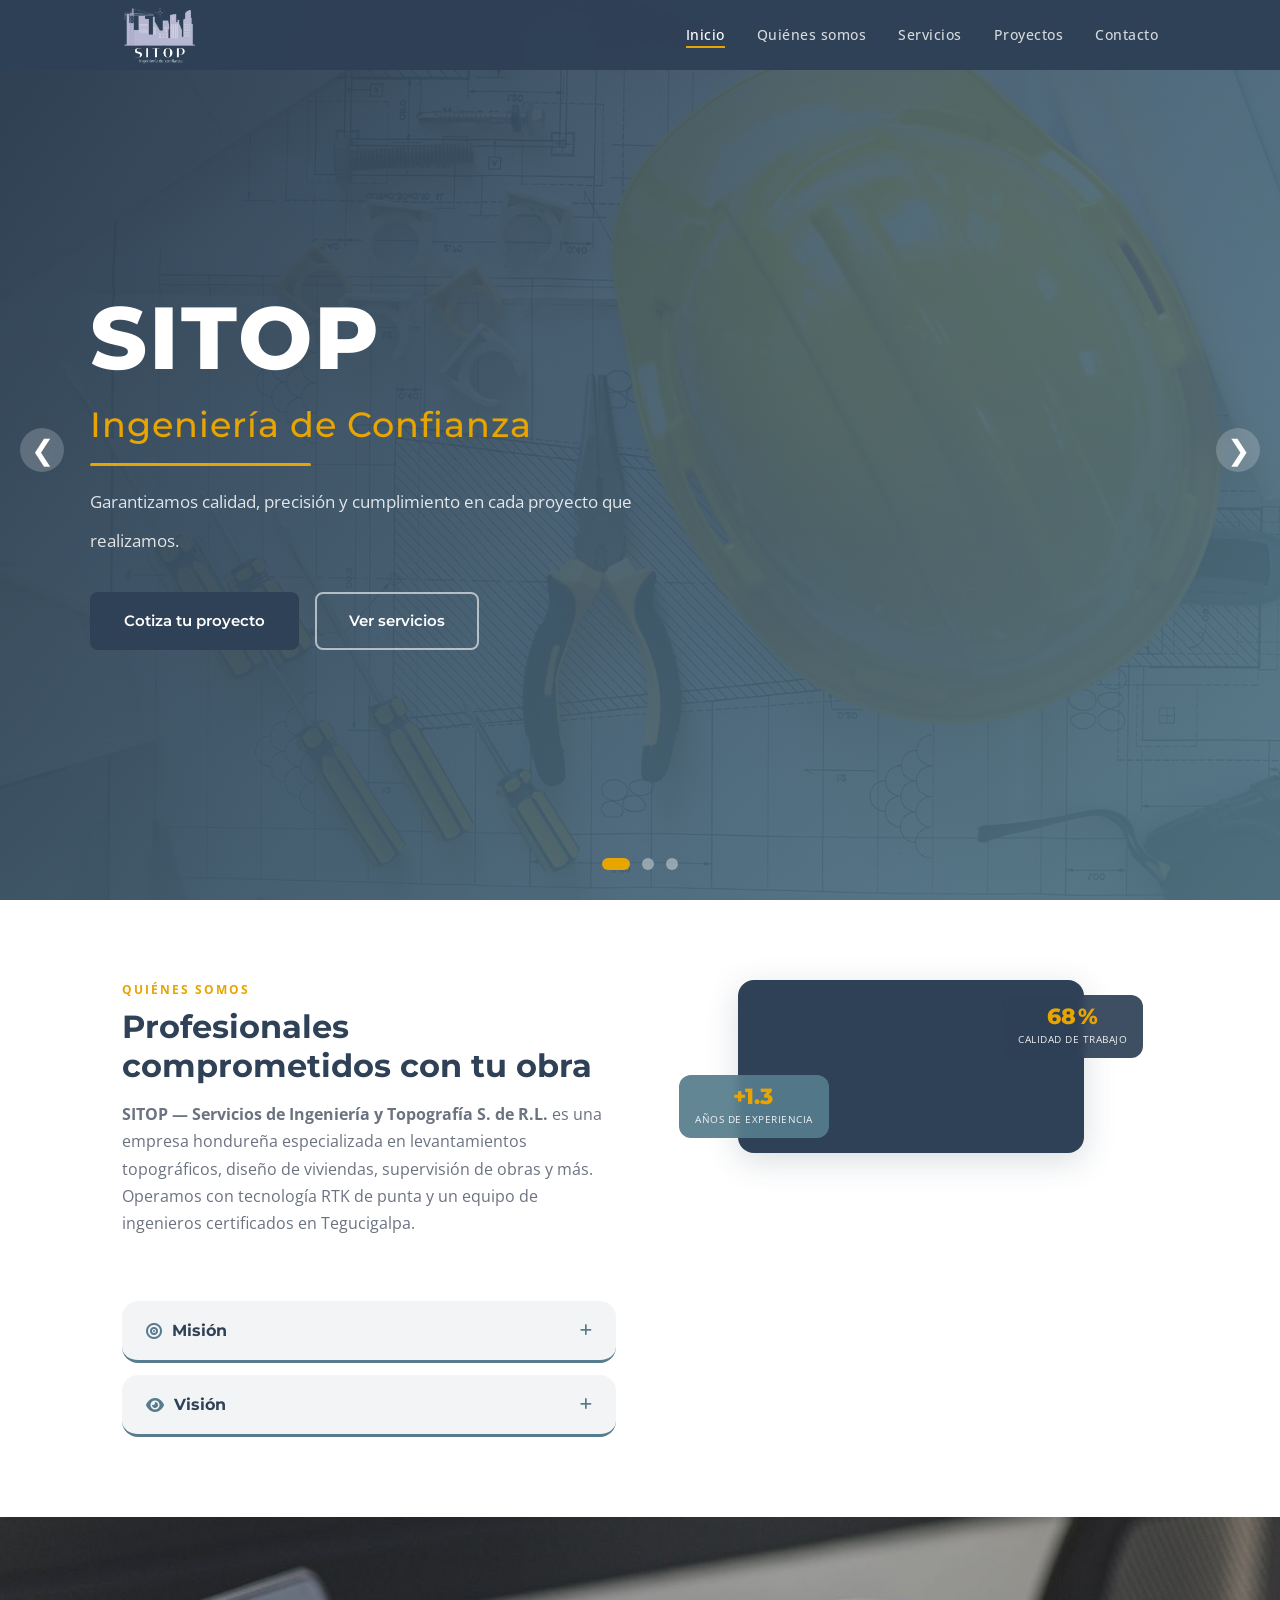
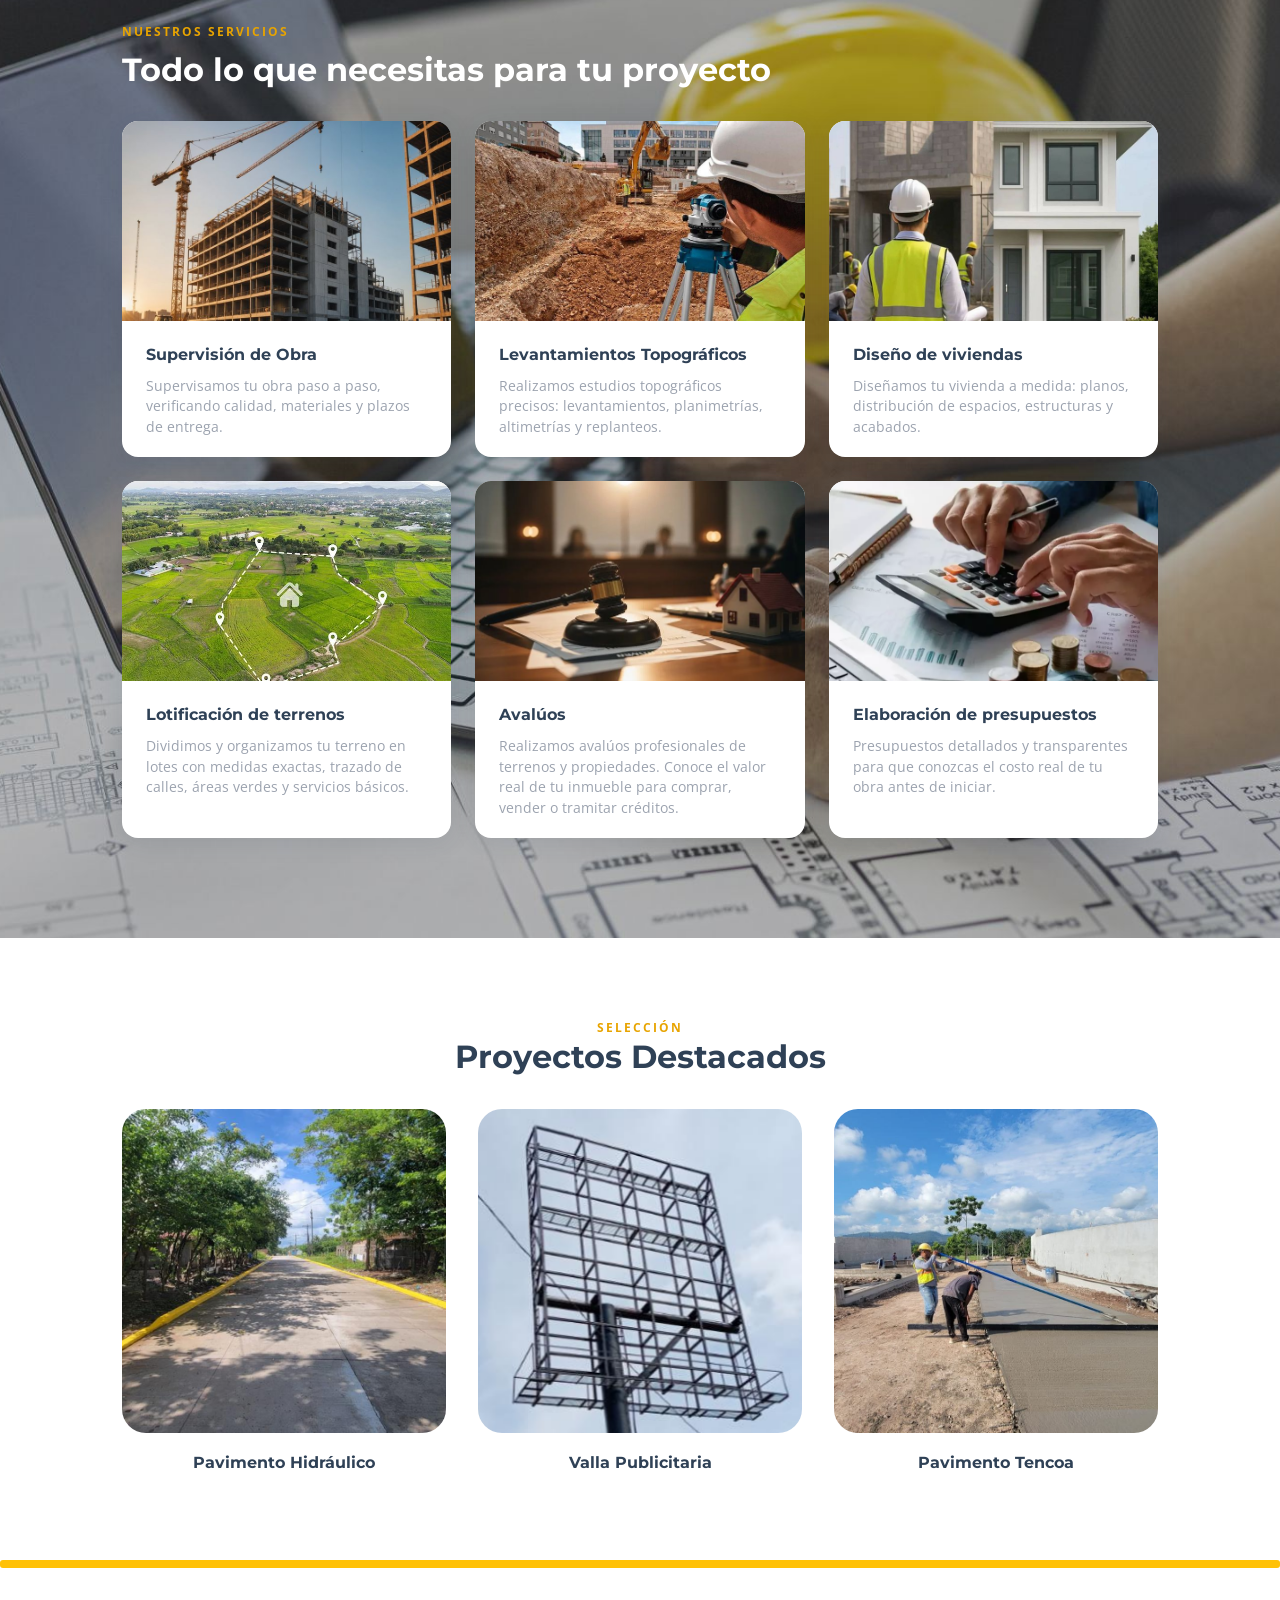
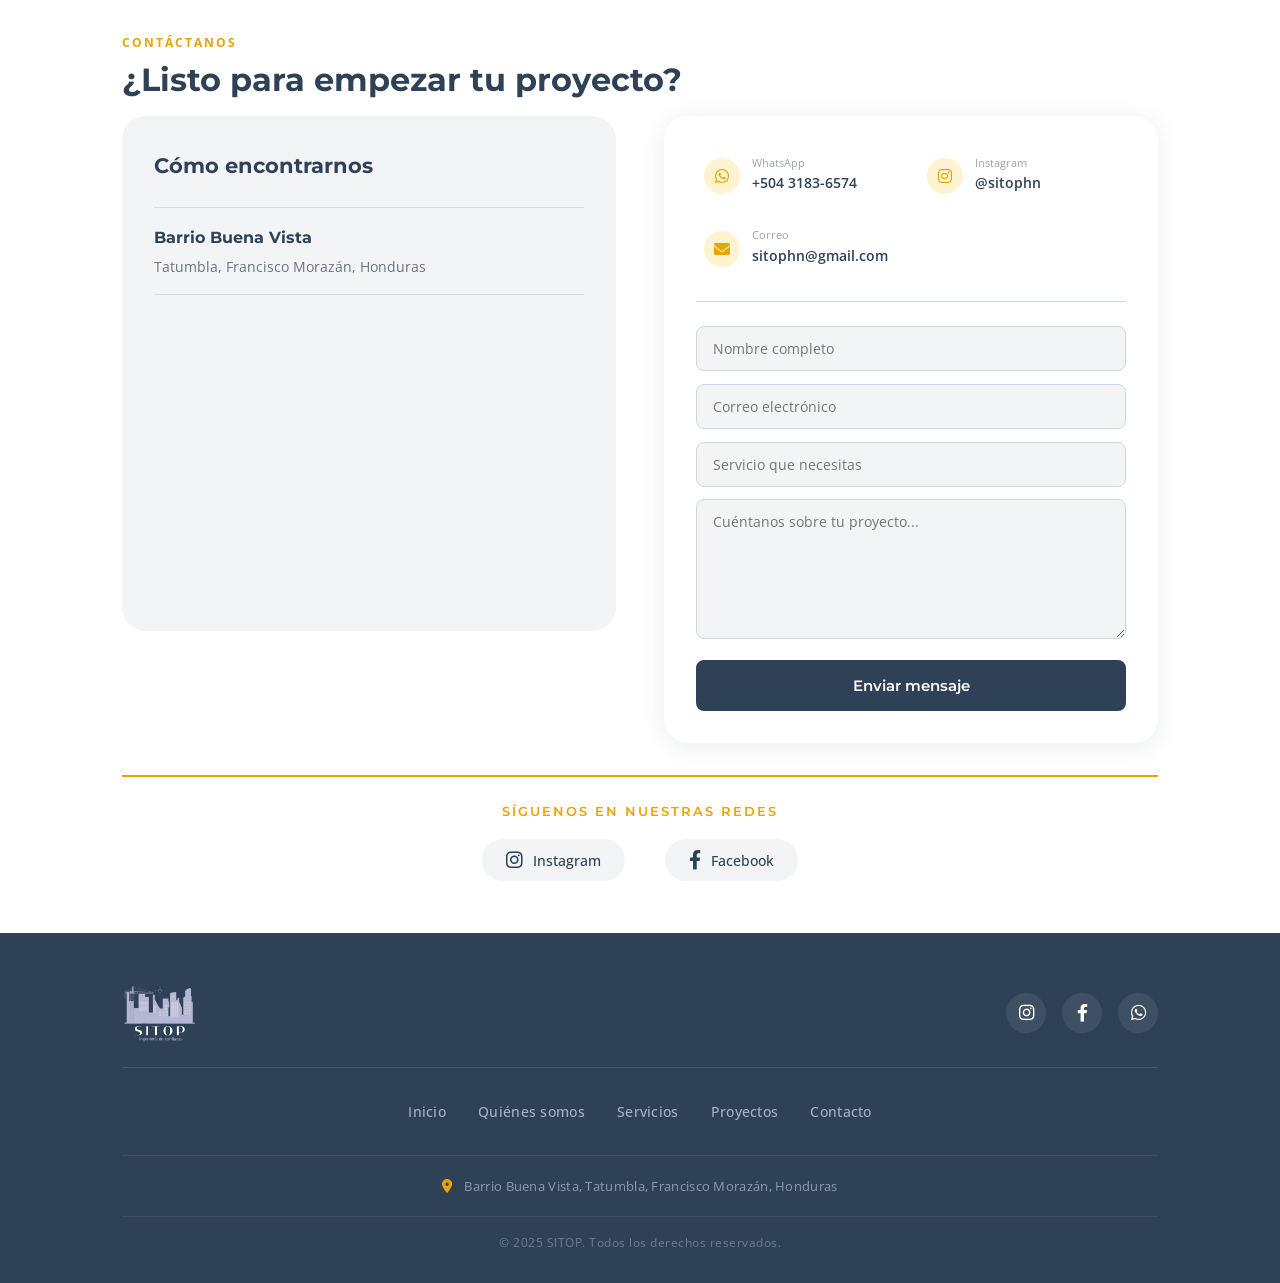
==== commit fc5720d8: "Actualización del sitio: ubicación de páginas en navbar, modal de proyectos actualizado a mosaico, f" ====
--- a/index.html
+++ b/index.html
@@ -25,36 +25,30 @@
   <link rel="stylesheet" href="https://cdnjs.cloudflare.com/ajax/libs/font-awesome/6.0.0-beta3/css/all.min.css">
 </head>
 
-<body>
+<body id="top">
 
   <!-- ==================== NAVBAR ==================== -->
-  <nav class="navbar">
-    <div class="nav-container">
-
-      <!-- Logo y nombre -->
-      <div class="nav-logo">
-        <img src="img/logositop.png" alt="Logo SITOP">
-        <span>SITOP</span>
-      </div>
-
-      <!-- Botón hamburguesa (solo visible en celular) -->
-      <button class="hamburger" id="hamburger">
-        <span></span>
-        <span></span>
-        <span></span>
-      </button>
-
-      <!-- Links de navegación -->
-      <ul class="nav-links" id="nav-links">
-        <li><a href="index.html">Inicio</a></li>
-        <li><a href="nosotros.html">Quiénes somos</a></li>
-        <li><a href="servicios.html">Servicios</a></li>
-        <li><a href="proyectos.html">Proyectos</a></li>
-        <li><a href="contacto.html">Contacto</a></li>
-      </ul>
-
-    </div>
-  </nav>
+ <nav class="navbar">
+  <div class="nav-container">
+    <div class="nav-logo">
+      <a href="#top">
+        <img src="img/sitop-logo.png" alt="Logo SITOP">
+      </a>
+    </div>
+    <button class="hamburger" id="hamburger">
+      <span></span>
+      <span></span>
+      <span></span>
+    </button>
+    <ul class="nav-links" id="nav-links">
+      <li><a href="index.html">Inicio</a></li>
+      <li><a href="nosotros.html">Quiénes somos</a></li>
+      <li><a href="servicios.html">Servicios</a></li>
+      <li><a href="proyectos.html">Proyectos</a></li>
+      <li><a href="contacto.html">Contacto</a></li>
+    </ul>
+  </div>
+</nav>
 
   <!-- ==================== HERO SLIDER (CARRUSEL) ==================== -->
   <section class="hero-slider" id="inicio">
@@ -246,85 +240,76 @@
 <section class="proyectos-destacados" id="proyectos">
   <div class="container">
     <div class="titulos-escritos">
-    <span class="section-label">Selección</span>
-    <h2 class="section-title">Proyectos Destacados</h2>
-
-    <div class="destacados-grid">
-    
-    <!-- Proyecto 1: Choluteca -->
-<div class="destacado-card" data-proyecto="1">
-  <div class="destacado-img">
-    <img src="img/pavimento-choluteca/pavcholu1.png" alt="Pavimento Choluteca">
-    <div class="destacado-overlay">
-      <button class="btn-explorar" onclick="openModal(1)">Explorar →</button>
-    </div>
-  </div>
-  <h3>Pavimento Hidráulico</h3>
-</div>
-
-<!-- Proyecto 2: Valla Publicitaria -->
-<div class="destacado-card" data-proyecto="2">
-  <div class="destacado-img">
-    <img src="img/valla/vallaportada.png" alt="Valla publicitaria">
-    <div class="destacado-overlay">
-      <button class="btn-explorar" onclick="openModal(2)">Explorar →</button>
-    </div>
-  </div>
-  <h3>Valla Publicitaria</h3>
-</div>
-
-<!-- Proyecto 3: Tencoa -->
-<div class="destacado-card" data-proyecto="3">
-  <div class="destacado-img">
-    <img src="img/pavimento-tencoa/paviportada.jpg" alt="Pavimento Tencoa">
-    <div class="destacado-overlay">
-      <button class="btn-explorar" onclick="openModal(3)">Explorar →</button>
-    </div>
-  </div>
-  <h3>Pavimento Tencoa</h3>
-</div>
-</div>
+      <span class="section-label">Selección</span>
+      <h2 class="section-title">Proyectos Destacados</h2>
+
+      <div class="destacados-grid">
+
+        <!-- Proyecto 1: Choluteca -->
+        <div class="destacado-card" data-proyecto="1">
+          <div class="destacado-img">
+            <img src="img/pavimento-choluteca/pavcholu1.png" alt="Pavimento Choluteca">
+            <div class="destacado-overlay">
+              <button class="btn-explorar" onclick="openModal(1)">Explorar →</button>
+            </div>
+          </div>
+          <h3>Pavimento Hidráulico</h3>
+        </div>
+
+        <!-- Proyecto 2: Valla Publicitaria -->
+        <div class="destacado-card" data-proyecto="2">
+          <div class="destacado-img">
+            <img src="img/valla/vallaportada.png" alt="Valla publicitaria">
+            <div class="destacado-overlay">
+              <button class="btn-explorar" onclick="openModal(2)">Explorar →</button>
+            </div>
+          </div>
+          <h3>Valla Publicitaria</h3>
+        </div>
+
+        <!-- Proyecto 3: Tencoa -->
+        <div class="destacado-card" data-proyecto="3">
+          <div class="destacado-img">
+            <img src="img/pavimento-tencoa/paviportada.jpg" alt="Pavimento Tencoa">
+            <div class="destacado-overlay">
+              <button class="btn-explorar" onclick="openModal(3)">Explorar →</button>
+            </div>
+          </div>
+          <h3>Pavimento Tencoa</h3>
+        </div>
+
+      </div>
     </div>
   </div>
 </section>
 <div class="separador-linea"></div>
+
 <!-- ==================== MODAL (VENTANA EMERGENTE) ==================== -->
 <div id="modal" class="modal">
-  <div class="modal-content">
+  <div class="modal-content modal-content--galeria">
     <span class="modal-close" onclick="closeModal()">&times;</span>
-    
-    <div class="modal-grid">
-      <!-- Carrusel de imágenes -->
-      <div class="modal-gallery">
-        <div class="carousel-container">
-          <button class="carousel-btn prev" onclick="prevImage()">❮</button>
-          <div class="gallery-main">
-            <img id="mainImage" src="" alt="Imagen principal">
-          </div>
-          <button class="carousel-btn next" onclick="nextImage()">❯</button>
-        </div>
-        <div class="gallery-thumbs" id="thumbnails"></div>
-      </div>
-      
-      <!-- Información del proyecto -->
-      <div class="modal-info">
-        <h2 id="proyectoTitulo"></h2>
-        <div class="modal-ubicacion" id="proyectoUbicacion"></div>
-        <p class="modal-descripcion" id="proyectoDescripcion"></p>
-        <div class="modal-detalles">
-          <p><strong>Cliente:</strong> <span id="proyectoCliente"></span></p>
-          <p><strong>Servicio:</strong> <span id="proyectoServicio"></span></p>
-            <p><strong>Orden de inicio:</strong> <span id="proyectoFechaInicio"></span></p>
-  <p><strong>Recepción final:</strong> <span id="proyectoFechaRecepcion"></span></p>
+
+    <div class="modal-galeria-wrap">
+
+      <!-- Cabecera -->
+      <div class="modal-galeria-header">
+        <div>
+          <h2 id="proyectoTitulo"></h2>
+          <p class="modal-ubicacion" id="proyectoUbicacion"></p>
         </div>
         <a href="proyectos.html" class="btn-ver-todos">Ver todos los proyectos →</a>
       </div>
+
+      <!-- Mosaico -->
+      <div class="modal-mosaico" id="modalMosaico">
+        <!-- Se genera con JS -->
+      </div>
+
     </div>
   </div>
 </div>
 
-
-  <!-- ==================== CONTACTO ==================== -->
+<!-- ==================== CONTACTO ==================== -->
   <section class="contacto" id="contacto">
     <div class="container">
 
@@ -417,48 +402,43 @@
     </div>
   </section>
 
-  <!-- ==================== FOOTER ==================== -->
   <footer>
-    <div class="container">
-
-      <!-- Fila superior: Logo a la izquierda, redes a la derecha -->
-      <div class="footer-top">
-        <div class="footer-brand">
-          <strong>SITOP</strong>
-          <p>Ingeniería de confianza</p>
-        </div>
-        <div class="footer-social">
-          <a href="https://instagram.com/sitophn" target="_blank" class="social-icon"><i
-              class="fab fa-instagram"></i></a>
-          <a href="https://www.facebook.com/share/1DtmW3cJNy/" target="_blank" class="social-icon"><i
-              class="fab fa-facebook-f"></i></a>
-          <a href="https://wa.me/50431836574" target="_blank" class="social-icon"><i class="fab fa-whatsapp"></i></a>
-        </div>
-      </div>
-
-      <!-- Fila media: Enlaces de navegación -->
-      <div class="footer-nav">
-        <a href="index.html">Inicio</a>
-        <a href="nosotros.html">Quiénes somos</a>
-        <a href="servicios.html">Servicios</a>
-        <a href="proyectos.html">Proyectos</a>
-        <a href="contacto.html">Contacto</a>
-      </div>
-
-      <!-- Fila inferior: Ubicación y copyright -->
-      <div class="footer-bottom">
-        <div class="footer-ubicacion">
-          <i class="fas fa-map-marker-alt"></i>
-          <span>Barrio Buena Vista, Tatumbla, Francisco Morazán, Honduras</span>
-        </div>
-        <div class="footer-copyright">
-          <p>© 2025 SITOP. Todos los derechos reservados.</p>
-        </div>
-      </div>
-
-    </div>
-  </footer>
-
+  <div class="container">
+
+    <!-- Fila superior: Logo a la izquierda, redes a la derecha -->
+    <div class="footer-top">
+      <div class="footer-brand">
+        <img src="img/sitop-logo.png" alt="Logo SITOP" class="footer-logo-img">
+      </div>
+      <div class="footer-social">
+        <a href="https://instagram.com/sitophn" target="_blank" class="social-icon"><i class="fab fa-instagram"></i></a>
+        <a href="https://www.facebook.com/share/1DtmW3cJNy/" target="_blank" class="social-icon"><i class="fab fa-facebook-f"></i></a>
+        <a href="https://wa.me/50431836574" target="_blank" class="social-icon"><i class="fab fa-whatsapp"></i></a>
+      </div>
+    </div>
+
+    <!-- Fila media: Enlaces de navegación -->
+    <div class="footer-nav">
+      <a href="index.html">Inicio</a>
+      <a href="nosotros.html">Quiénes somos</a>
+      <a href="servicios.html">Servicios</a>
+      <a href="proyectos.html">Proyectos</a>
+      <a href="contacto.html">Contacto</a>
+    </div>
+
+    <!-- Fila inferior: Ubicación y copyright -->
+    <div class="footer-bottom">
+      <div class="footer-ubicacion">
+        <i class="fas fa-map-marker-alt"></i>
+        <span>Barrio Buena Vista, Tatumbla, Francisco Morazán, Honduras</span>
+      </div>
+      <div class="footer-copyright">
+        <p>© 2025 SITOP. Todos los derechos reservados.</p>
+      </div>
+    </div>
+
+  </div>
+</footer>
   <!-- Enlace a nuestro archivo JavaScript (siempre al final del body) -->
   <script src="script.js"></script>
 
--- a/style.css
+++ b/style.css
@@ -195,25 +195,27 @@
 .nav-logo {
   display: flex;
   align-items: center;
-  gap: 10px;
   text-decoration: none;
 }
 
+.nav-logo a {
+  display: flex;
+  align-items: center;
+  text-decoration: none;
+}
+
 .nav-logo img {
-  width: 50px;
-  height: 50px;
-  border-radius: 50%;
-  object-fit: cover;
-}
-
-.nav-logo span {
-  font-family: var(--font-title);
-  font-weight: 700;
-  font-size: 1.2rem;
-  color: var(--white);
-  letter-spacing: 2px;
-}
-
+  height: 60px;
+  width: auto;
+  object-fit: contain;
+  transition: opacity 0.3s ease;
+}
+
+.nav-logo img:hover {
+  opacity: 0.8;
+}
+
+/* Links de navegación */
 .nav-links {
   list-style: none;
   display: flex;
@@ -221,7 +223,7 @@
 }
 
 .nav-links a {
-  color: rgba(255,255,255,0.8);
+  color: rgba(255, 255, 255, 0.8);
   text-decoration: none;
   font-size: 0.9rem;
   font-weight: 500;
@@ -241,9 +243,23 @@
   transition: width 0.3s ease;
 }
 
-.nav-links a:hover { color: var(--white); }
-.nav-links a:hover::after { width: 100%; }
-
+.nav-links a:hover {
+  color: var(--white);
+}
+
+.nav-links a:hover::after {
+  width: 100%;
+}
+
+.nav-links a.active {
+  color: var(--white);
+}
+
+.nav-links a.active::after {
+  width: 100%;
+}
+
+/* Botón hamburguesa */
 .hamburger {
   display: none;
   flex-direction: column;
@@ -263,10 +279,18 @@
   transition: all 0.3s ease;
 }
 
-.hamburger.open span:nth-child(1) { transform: translateY(7px) rotate(45deg); }
-.hamburger.open span:nth-child(2) { opacity: 0; transform: scaleX(0); }
-.hamburger.open span:nth-child(3) { transform: translateY(-7px) rotate(-45deg); }
-
+.hamburger.open span:nth-child(1) {
+  transform: translateY(7px) rotate(45deg);
+}
+
+.hamburger.open span:nth-child(2) {
+  opacity: 0;
+  transform: scaleX(0);
+}
+
+.hamburger.open span:nth-child(3) {
+  transform: translateY(-7px) rotate(-45deg);
+}
 
 /* ==================== 6. HERO / HERO SLIDER ==================== */
 
@@ -1062,7 +1086,7 @@
 
 .modal-content {
   background: var(--white);
-  max-width: 1200px;
+  max-width: 860px;
   width: 95%;
   border-radius: 24px;
   overflow: hidden;
@@ -1070,18 +1094,12 @@
 }
 
 @keyframes modalFadeIn {
-  from {
-    opacity: 0;
-    transform: scale(0.95);
-  }
-  to {
-    opacity: 1;
-    transform: scale(1);
-  }
+  from { opacity: 0; transform: scale(0.95); }
+  to   { opacity: 1; transform: scale(1); }
 }
 
 .modal-close {
-  position: absolute;
+  position: fixed;
   top: 20px;
   right: 30px;
   font-size: 2rem;
@@ -1096,147 +1114,34 @@
   color: var(--teal);
 }
 
-.modal-grid {
-  display: grid;
-  grid-template-columns: 1.2fr 0.8fr;
-  gap: 0;
-  min-height: 500px;
-}
-
-/* ==================== CARRUSEL DEL MODAL ==================== */
-.modal-gallery {
-  background: var(--navy);
-  padding: 1.5rem;
-  display: flex;
-  flex-direction: column;
-  justify-content: center;
-}
-
-.carousel-container {
-  position: relative;
-  display: flex;
-  align-items: center;
-  gap: 0.8rem;
-}
-
-.carousel-btn {
-  background: rgba(0, 0, 0, 0.6);
-  border: none;
-  color: white;
-  font-size: 2rem;
-  font-weight: bold;
-  cursor: pointer;
-  width: 45px;
-  height: 45px;
-  border-radius: 50%;
-  transition: all 0.3s ease;
-  display: flex;
-  align-items: center;
-  justify-content: center;
-  z-index: 10;
-}
-
-.carousel-btn:hover {
-  background: var(--teal);
-  transform: scale(1.1);
-}
-
-.gallery-main {
-  flex: 1;
-  border-radius: 16px;
-  overflow: hidden;
-  min-height: 350px;
-  display: flex;
-  align-items: center;
-  justify-content: center;
-}
-
-.gallery-main img {
-  width: 100%;
-  height: auto;
-  max-height: 400px;
-  object-fit: contain;
-  display: block;
-}
-
-.gallery-thumbs {
-  display: flex;
-  gap: 0.8rem;
-  overflow-x: auto;
-  margin-top: 1.2rem;
-  justify-content: center;
-  padding-bottom: 0.5rem;
-}
-
-.gallery-thumbs img {
-  width: 80px;
-  height: 80px;
-  object-fit: cover;
-  border-radius: 10px;
-  cursor: pointer;
-  transition: all 0.3s ease;
-  border: 2px solid transparent;
-}
-
-.gallery-thumbs img:hover {
-  opacity: 0.8;
-  transform: scale(1.05);
-}
-
-.gallery-thumbs img.active-thumb {
-  border-color: var(--teal);
-  transform: scale(1.05);
-}
-
-/* Información del proyecto */
-.modal-info {
-  padding: 2rem;
-  background: var(--white);
-  display: flex;
-  flex-direction: column;
-  justify-content: center;
-}
-
-.modal-info h2 {
-  font-family: var(--font-title);
-  font-size: 1.4rem;
+/* ==================== MODAL GALERÍA MOSAICO ==================== */
+.modal-galeria-wrap {
+  padding: 28px 32px;
+}
+
+.modal-galeria-header {
+  display: flex;
+  align-items: flex-start;
+  justify-content: space-between;
+  gap: 16px;
+  margin-bottom: 20px;
+}
+
+.modal-galeria-header h2 {
+  font-family: var(--font-title);
+  font-size: 1.3rem;
   color: var(--navy);
-  margin-bottom: 0.5rem;
+  margin: 0 0 4px;
   line-height: 1.3;
 }
 
-.modal-ubicacion {
+.modal-galeria-header .modal-ubicacion {
   color: var(--yellow);
-  font-size: 0.9rem;
-  margin-bottom: 1rem;
-  display: flex;
-  align-items: center;
-  gap: 0.3rem;
-}
-
-.modal-descripcion {
-  color: var(--text-mid);
-  line-height: 1.6;
-  margin-bottom: 1.5rem;
-  font-size: 0.9rem;
-}
-
-.modal-detalles {
-  background: var(--beige);
-  padding: 1rem 1.2rem;
-  border-radius: 12px;
-  margin-bottom: 1.5rem;
-}
-
-.modal-detalles p {
-  margin-bottom: 0.5rem;
   font-size: 0.85rem;
-}
-
-.modal-detalles strong {
-  color: var(--navy);
-  width: 70px;
-  display: inline-block;
+  margin: 0;
+  display: flex;
+  align-items: center;
+  gap: 4px;
 }
 
 .btn-ver-todos {
@@ -1250,6 +1155,8 @@
   font-size: 0.85rem;
   text-align: center;
   transition: all 0.3s ease;
+  white-space: nowrap;
+  flex-shrink: 0;
 }
 
 .btn-ver-todos:hover {
@@ -1257,73 +1164,85 @@
   transform: translateY(-2px);
 }
 
-/* Responsive carrusel */
+/* Mosaico */
+.modal-mosaico {
+  display: grid;
+  grid-template-columns: 2fr 1fr;
+  grid-template-rows: 200px 200px;
+  gap: 8px;
+  border-radius: 12px;
+  overflow: hidden;
+}
+
+.modal-mosaico .foto-item {
+  overflow: hidden;
+  position: relative;
+  cursor: pointer;
+}
+
+.modal-mosaico .foto-item img {
+  width: 100%;
+  height: 100%;
+  object-fit: cover;
+  display: block;
+  transition: transform 0.3s ease;
+}
+
+.modal-mosaico .foto-item:hover img {
+  transform: scale(1.04);
+}
+
+.modal-mosaico .foto-mas {
+  position: absolute;
+  inset: 0;
+  background: rgba(0, 0, 0, 0.50);
+  display: flex;
+  align-items: center;
+  justify-content: center;
+  color: #fff;
+  font-size: 1.6rem;
+  font-weight: 600;
+  font-family: var(--font-title);
+}
+
+/* ==================== RESPONSIVE ==================== */
 @media (max-width: 768px) {
-  .modal-grid {
-    grid-template-columns: 1fr;
+  .modal-galeria-wrap {
+    padding: 20px 18px;
   }
-  
-  .modal-content {
-    max-width: 95%;
+
+  .modal-galeria-header {
+    flex-direction: column;
+    gap: 12px;
   }
-  
+
+  .btn-ver-todos {
+    width: 100%;
+    text-align: center;
+  }
+
+  .modal-mosaico {
+    grid-template-columns: 1fr 1fr;
+    grid-template-rows: 140px 140px;
+  }
+
+  .modal-mosaico .foto-item:first-child {
+    grid-row: span 1 !important;
+  }
+
   .modal-close {
     top: 10px;
-    right: 20px;
+    right: 16px;
     font-size: 1.5rem;
-    color: var(--navy);
-    background: white;
-    width: 30px;
-    height: 30px;
-    border-radius: 50%;
-    display: flex;
-    align-items: center;
-    justify-content: center;
   }
-  
-  .carousel-btn {
-    width: 35px;
-    height: 35px;
-    font-size: 1.3rem;
+}
+
+@media (max-width: 480px) {
+  .modal-mosaico {
+    grid-template-columns: 1fr 1fr;
+    grid-template-rows: 110px 110px;
   }
-  
-  .gallery-main {
-    min-height: 250px;
-  }
-  
-  .gallery-main img {
-    max-height: 250px;
-  }
-  
-  .gallery-thumbs img {
-    width: 55px;
-    height: 55px;
-  }
-}
-
-@media (max-width: 480px) {
-  .gallery-main {
-    min-height: 200px;
-  }
-  
-  .gallery-main img {
-    max-height: 200px;
-  }
-  
-  .gallery-thumbs img {
-    width: 45px;
-    height: 45px;
-  }
-  
-  .modal-info h2 {
-    font-size: 1.2rem;
-  }
-  
-  .modal-info {
-    padding: 1.2rem;
-  }
-}
-/* ==================== 10. SECCIÓN: CONTACTO (index.html) ==================== */
+}/* ==================== 10. SECCIÓN: CONTACTO (index.html) ==================== */
 .contacto {
   padding: 20px 0;
   background-color: var(--white);
@@ -1588,6 +1507,18 @@
   margin: 0;
   line-height: 1.4;
 }
+/* Logo imagen en el footer */
+.footer-logo-img {
+  height: 60px;
+  width: auto;
+  object-fit: contain;
+}
+
+/* Ajuste del contenedor del logo */
+.footer-brand {
+  display: flex;
+  align-items: center;
+}
 
 .footer-social { display: flex; gap: 1rem; }
 
@@ -1600,6 +1531,7 @@
   align-items: center;
   justify-content: center;
   transition: all 0.3s ease;
+  text-decoration: none;
 }
 
 .social-icon i { font-size: 1.1rem; color: var(--white); }
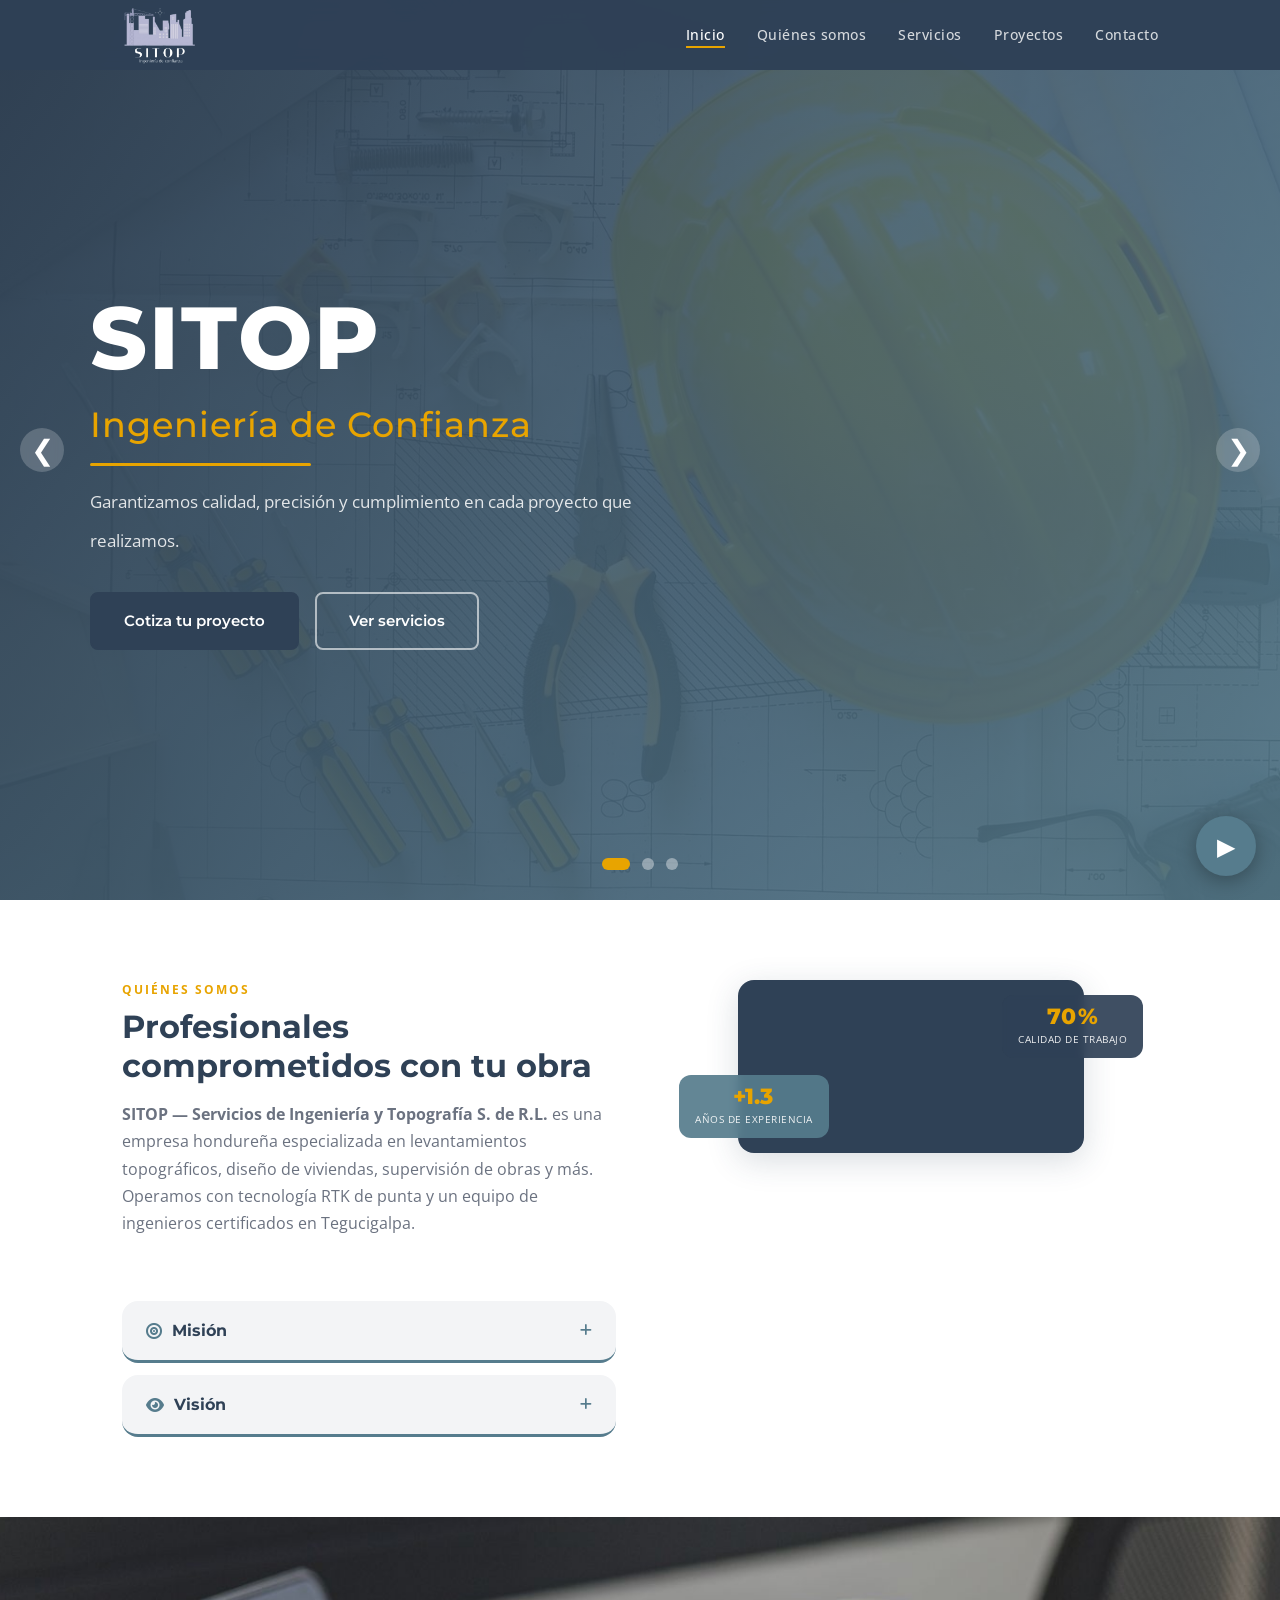
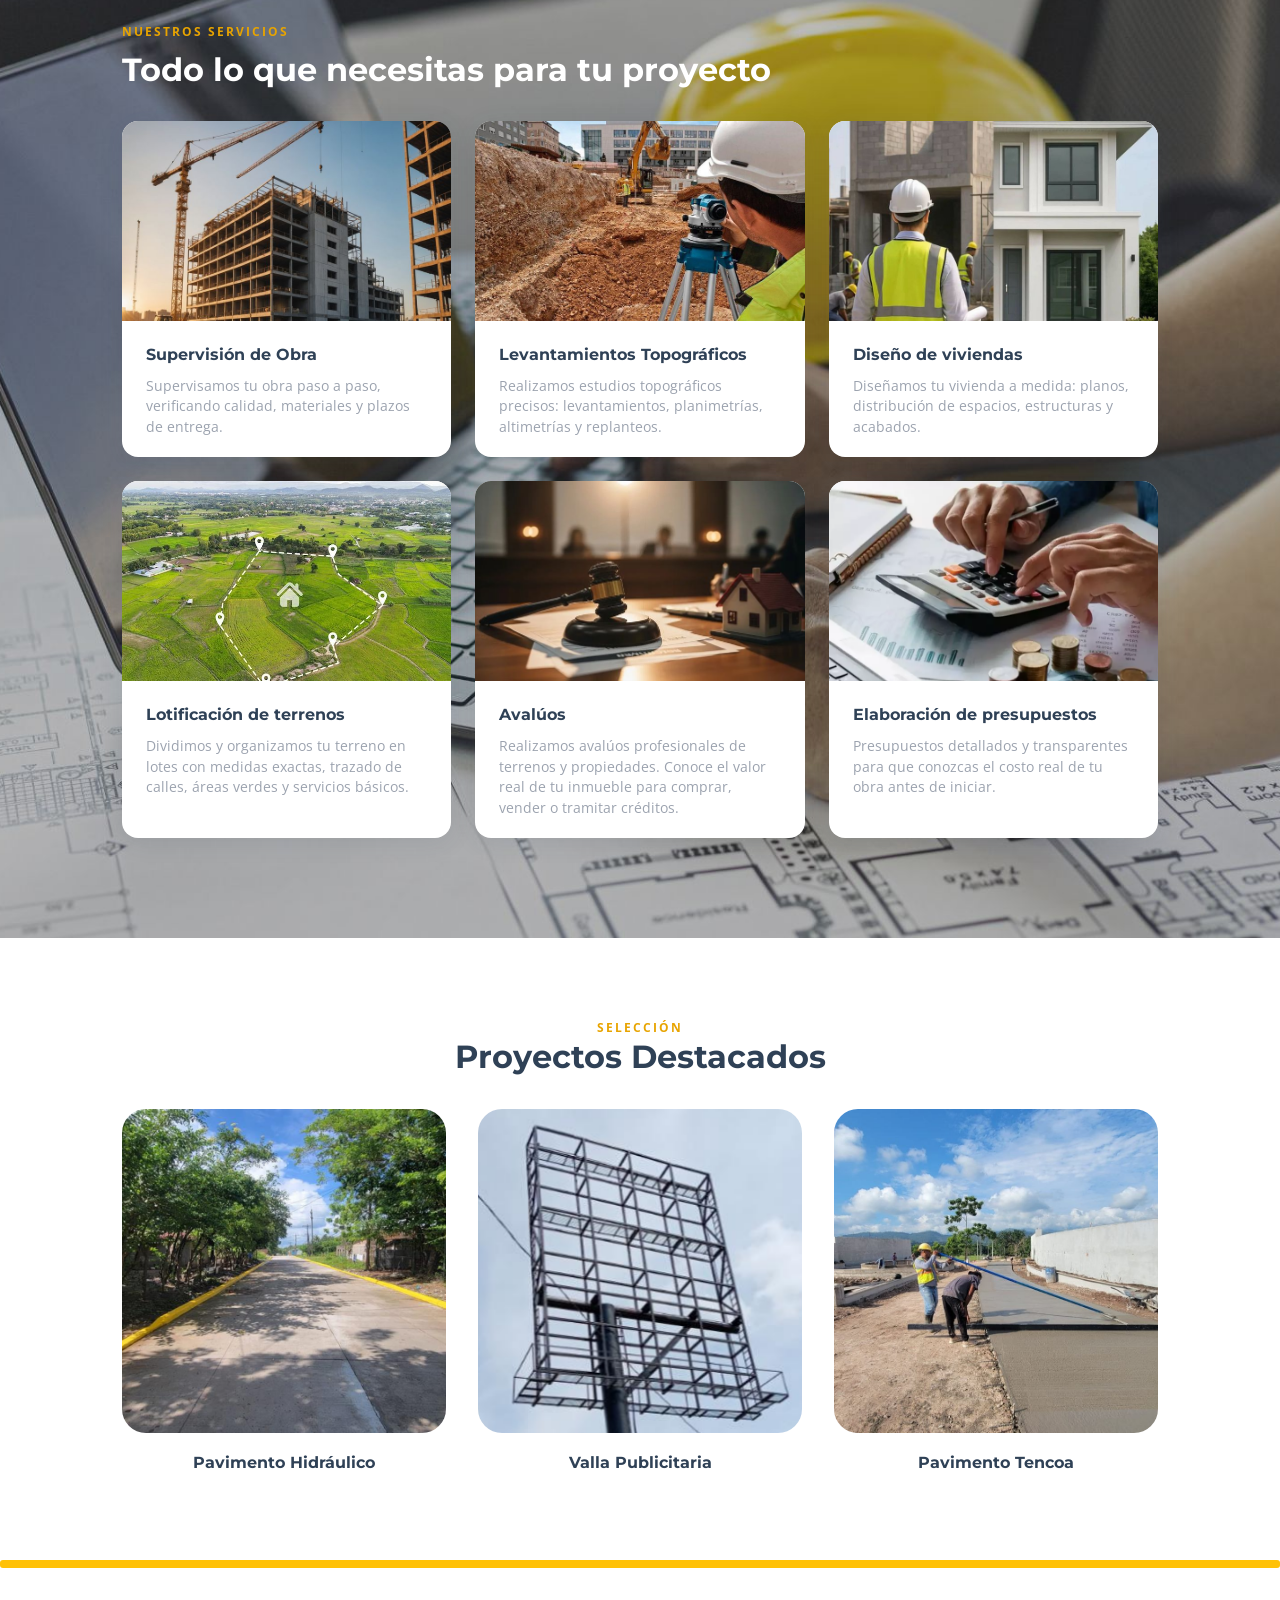
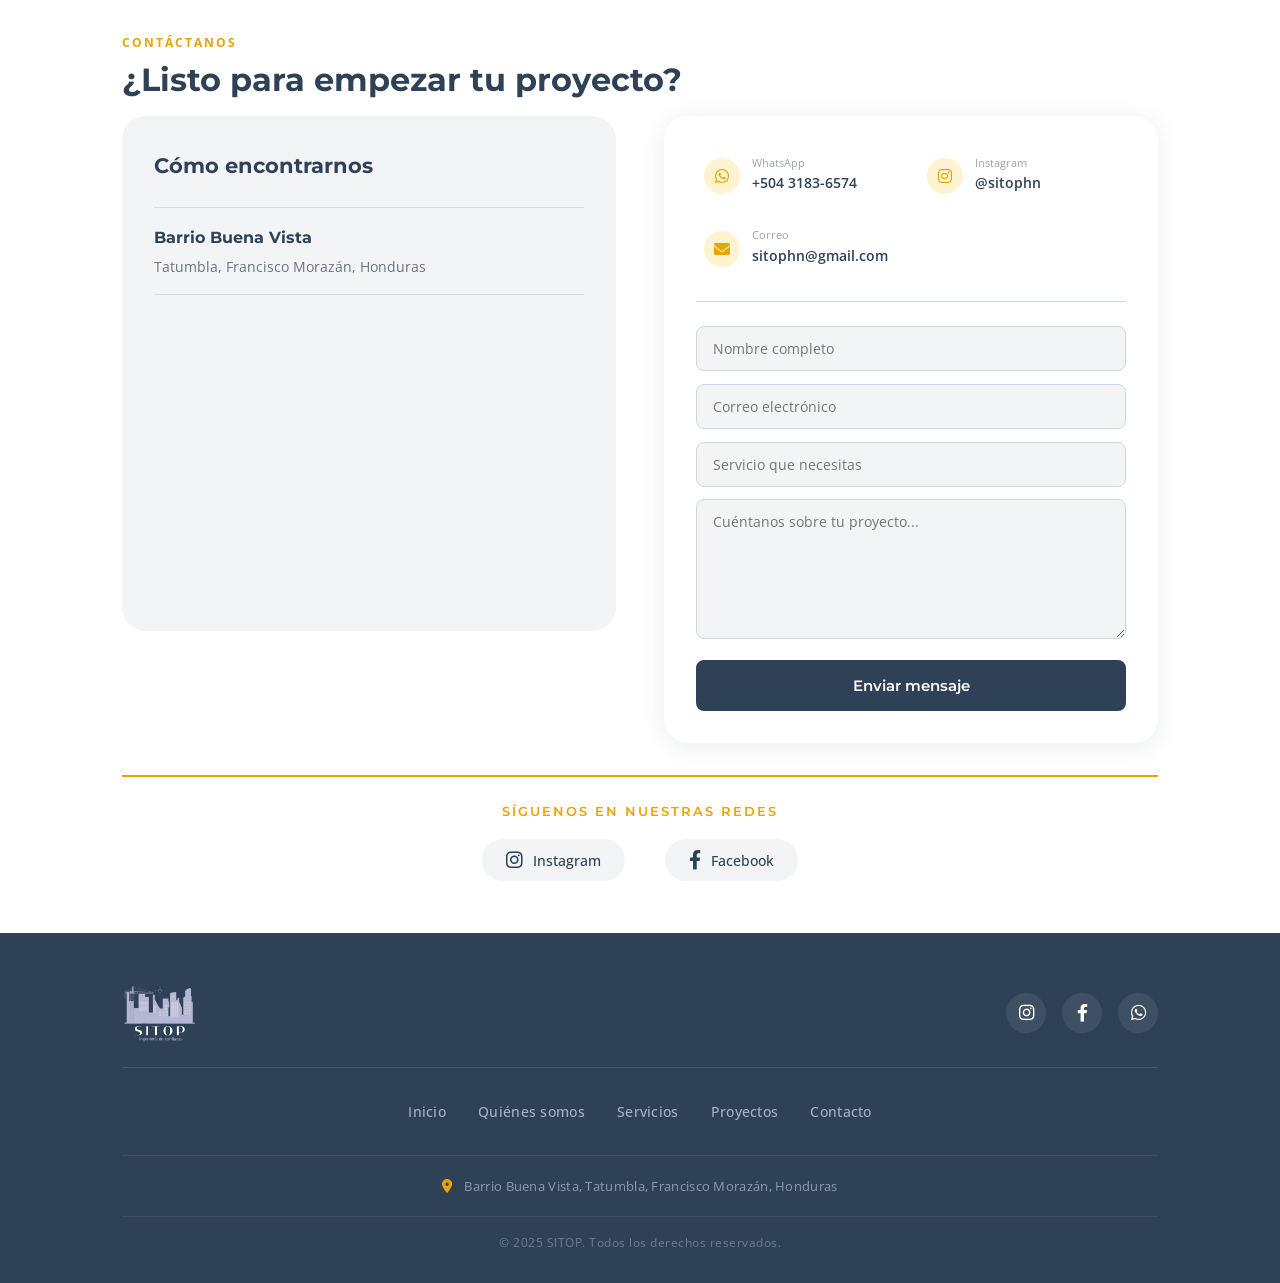
==== commit 2450b0a3: "Agrega botón flotante de video" ====
--- a/index.html
+++ b/index.html
@@ -442,6 +442,25 @@
   <!-- Enlace a nuestro archivo JavaScript (siempre al final del body) -->
   <script src="script.js"></script>
 
+   
+  <!-- Video flotante esquina -->
+<!-- Botón flotante con hover -->
+
+<!-- El botón -->
+<div class="btn-video-flotante" onclick="document.getElementById('video-popup').style.display='flex'">
+  <span class="icono">▶</span>
+  <span class="texto-hover">¡Mira el video!</span>
+</div>
+
+<!-- Popup del video -->
+<div id="video-popup" onclick="this.style.display='none'"
+  style="display:none; position:fixed; inset:0; background:rgba(0,0,0,0.75); z-index:1000; align-items:center; justify-content:center;">
+  <video autoplay muted loop playsinline style="width:320px; border-radius:16px; box-shadow:0 8px 40px rgba(0,0,0,0.5);">
+    <source src="img/distrito-tencoa-proyecto.mp4" type="video/mp4">
+  </video>
+</div>
+  <script src="script.js"></script>
+
 </body>
 
 </html>
--- a/style.css
+++ b/style.css
@@ -164,6 +164,70 @@
   color: var(--white);
   transform: translateY(-2px);
 }
+
+
+/* ==================== BOTON DE VIDEO FLOTANDO EN INDEX ==================== */
+.btn-video-flotante {
+    position: fixed;
+    bottom: 24px;
+    right: 24px;
+    width: 60px;
+    height: 60px;
+    background: #567c8d;
+    border-radius: 50%;
+    display: flex;
+    align-items: center;
+    justify-content: center;
+    cursor: pointer;
+    box-shadow: 0 4px 20px rgba(0,0,0,0.3);
+    animation: pulso 2s infinite;
+    z-index: 999;
+    transition: background 0.3s, width 0.3s, border-radius 0.3s;
+    overflow: hidden;
+    white-space: nowrap;
+  }
+
+  .btn-video-flotante:hover {
+    background: #f5c518;
+    width: 200px;
+    border-radius: 30px;
+    animation: none;
+  }
+
+  .btn-video-flotante .icono {
+    font-size: 24px;
+    color: white;
+    flex-shrink: 0;
+    transition: color 0.3s;
+  }
+
+  .btn-video-flotante:hover .icono {
+    color: #1a1a1a;
+  }
+
+  .btn-video-flotante .texto-hover {
+    max-width: 0;
+    opacity: 0;
+    overflow: hidden;
+    color: #1a1a1a;
+    font-size: 13px;
+    font-weight: 600;
+    transition: max-width 0.3s, opacity 0.3s, margin 0.3s;
+    margin-left: 0;
+  }
+
+  .btn-video-flotante:hover .texto-hover {
+    max-width: 140px;
+    opacity: 1;
+    margin-left: 8px;
+  }
+
+  @keyframes pulso {
+    0%   { box-shadow: 0 0 0 0 rgba(86,124,141,0.7); }
+    70%  { box-shadow: 0 0 0 16px rgba(86,124,141,0); }
+    100% { box-shadow: 0 0 0 0 rgba(86,124,141,0); }
+  }
+
 
 
 /* ==================== 5. NAVBAR ==================== */
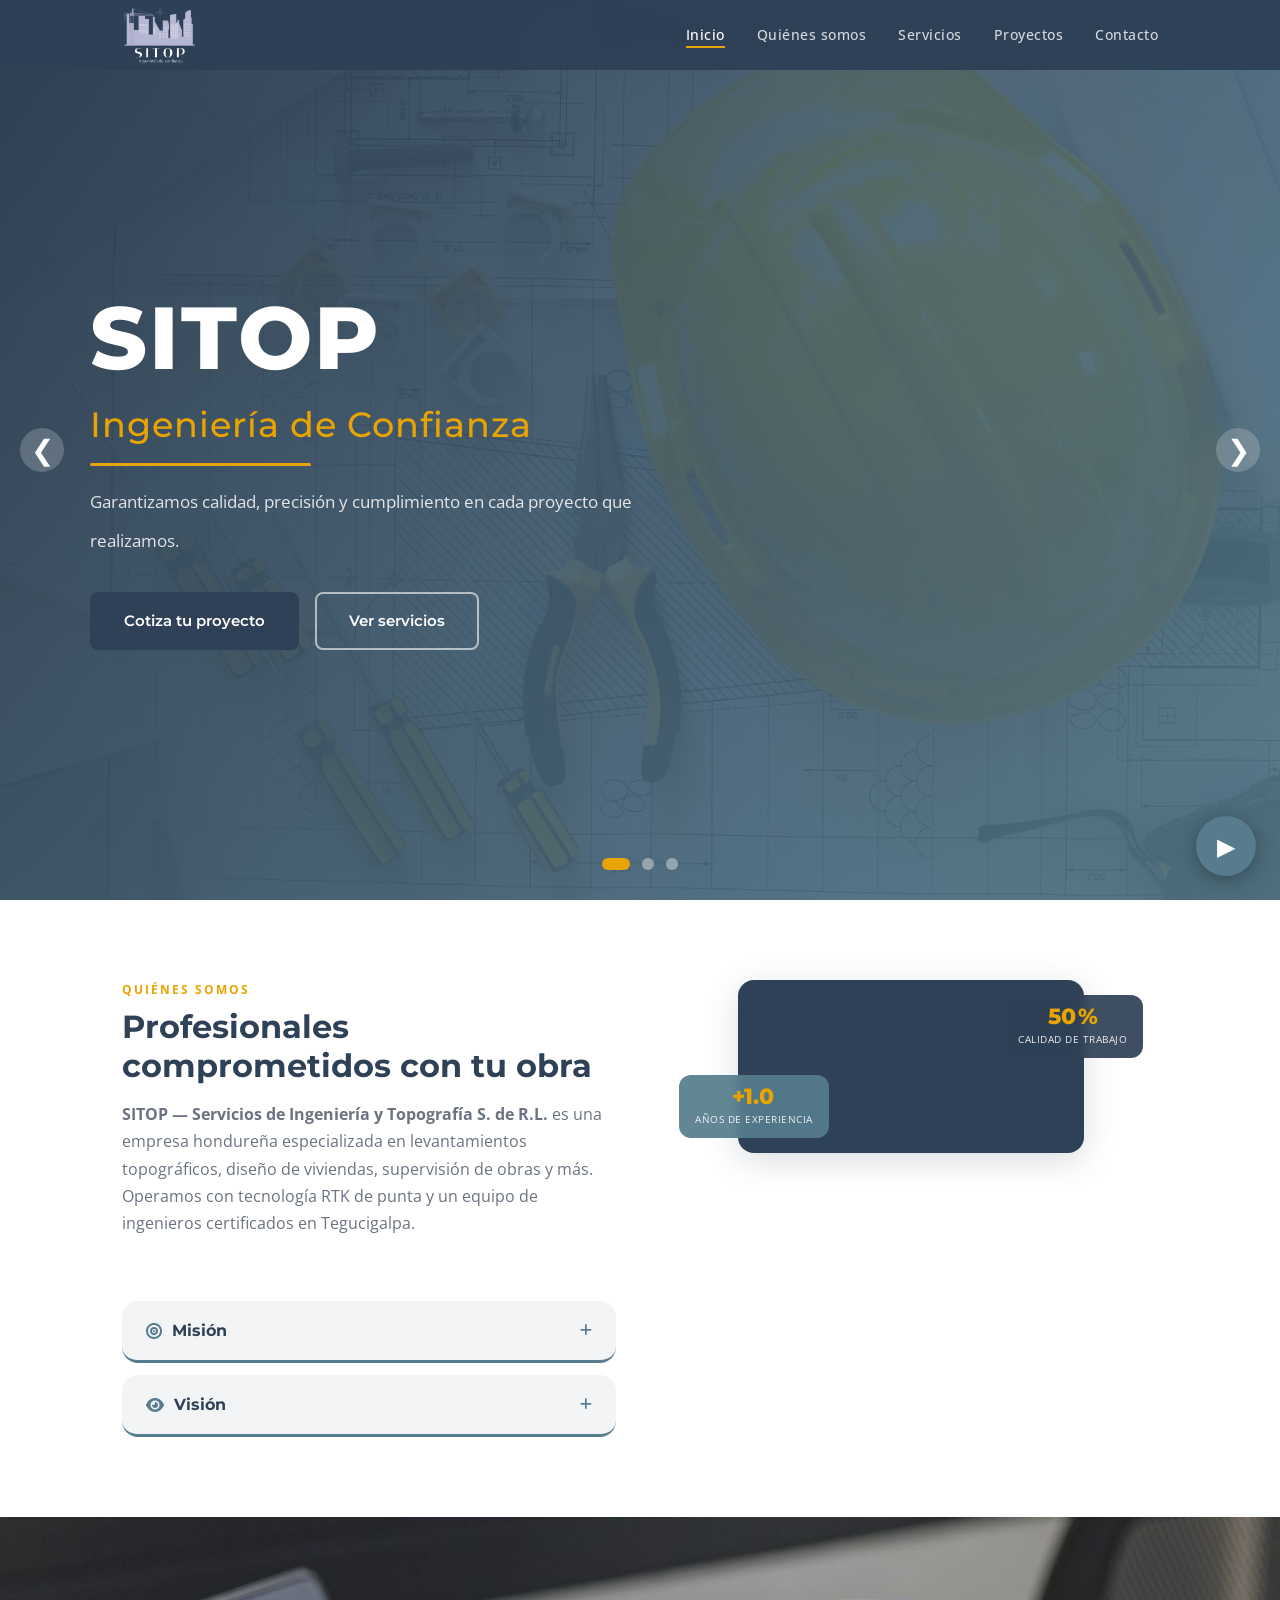
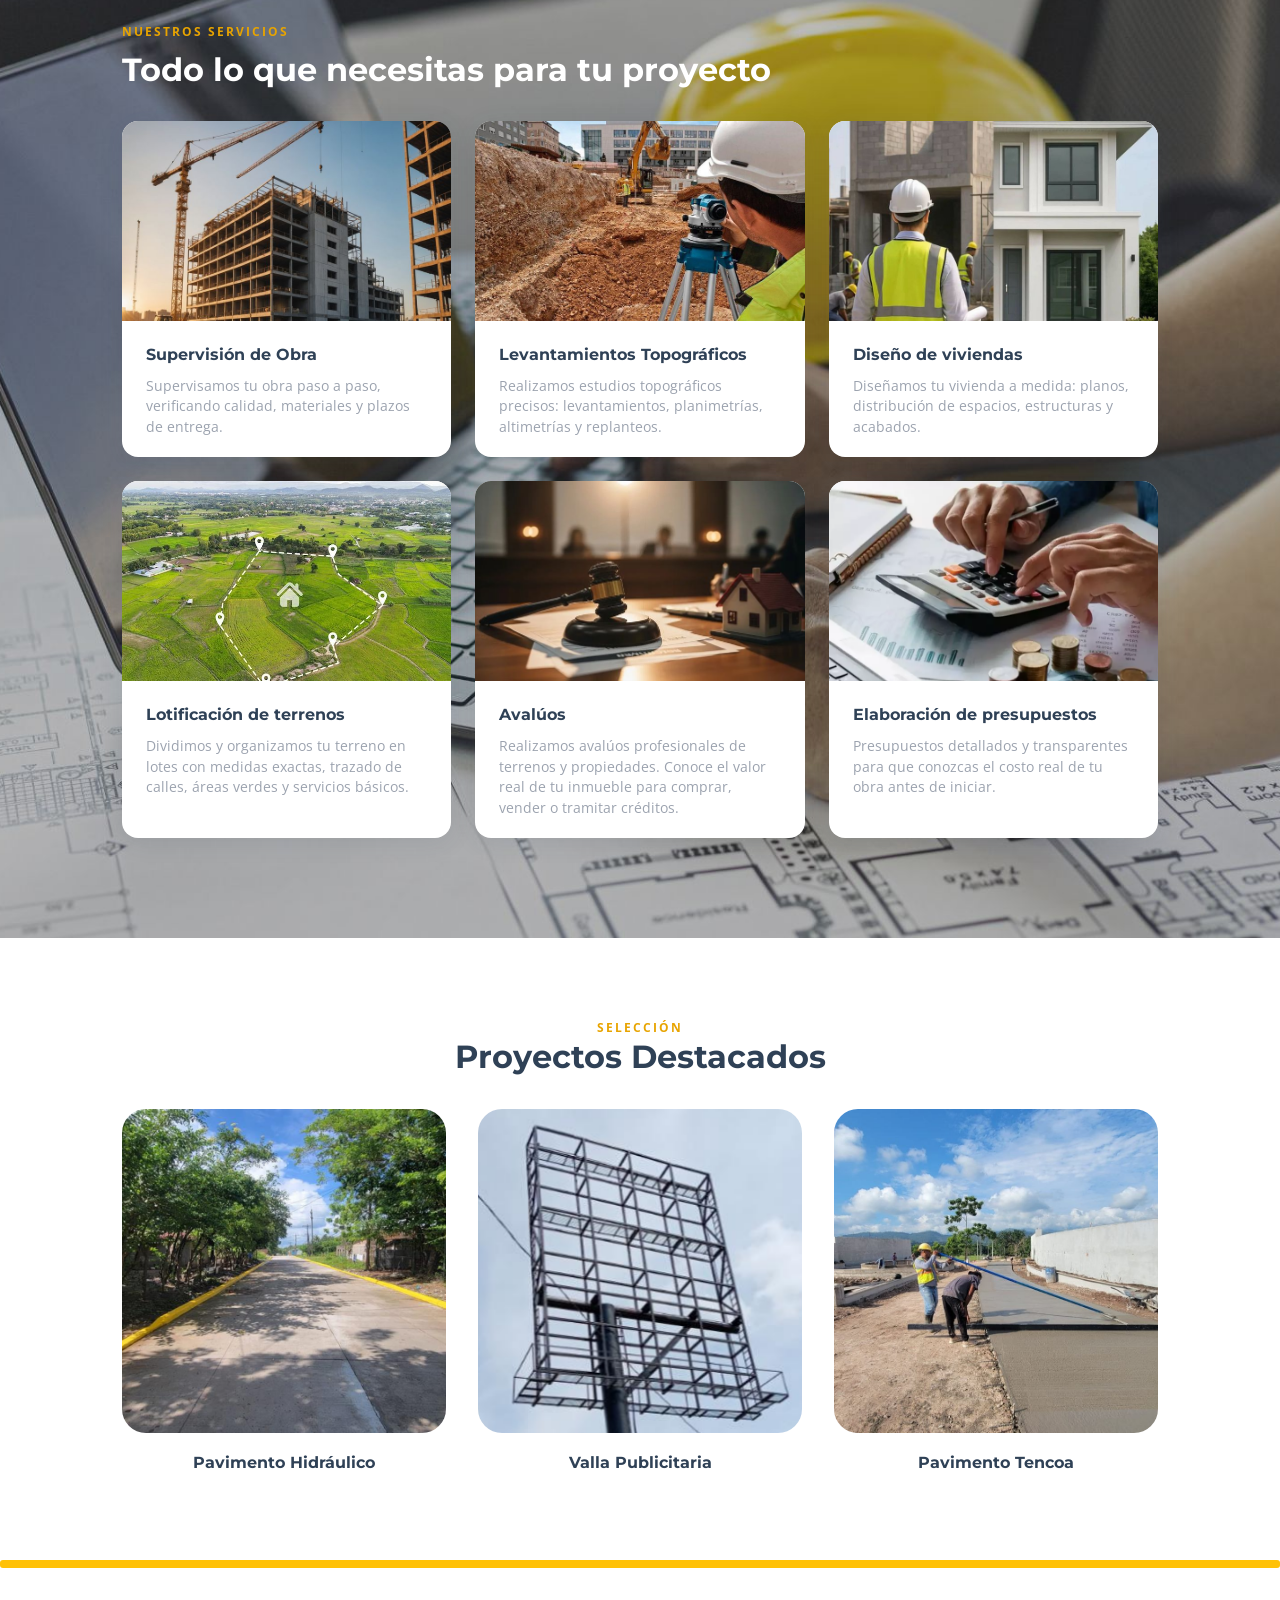
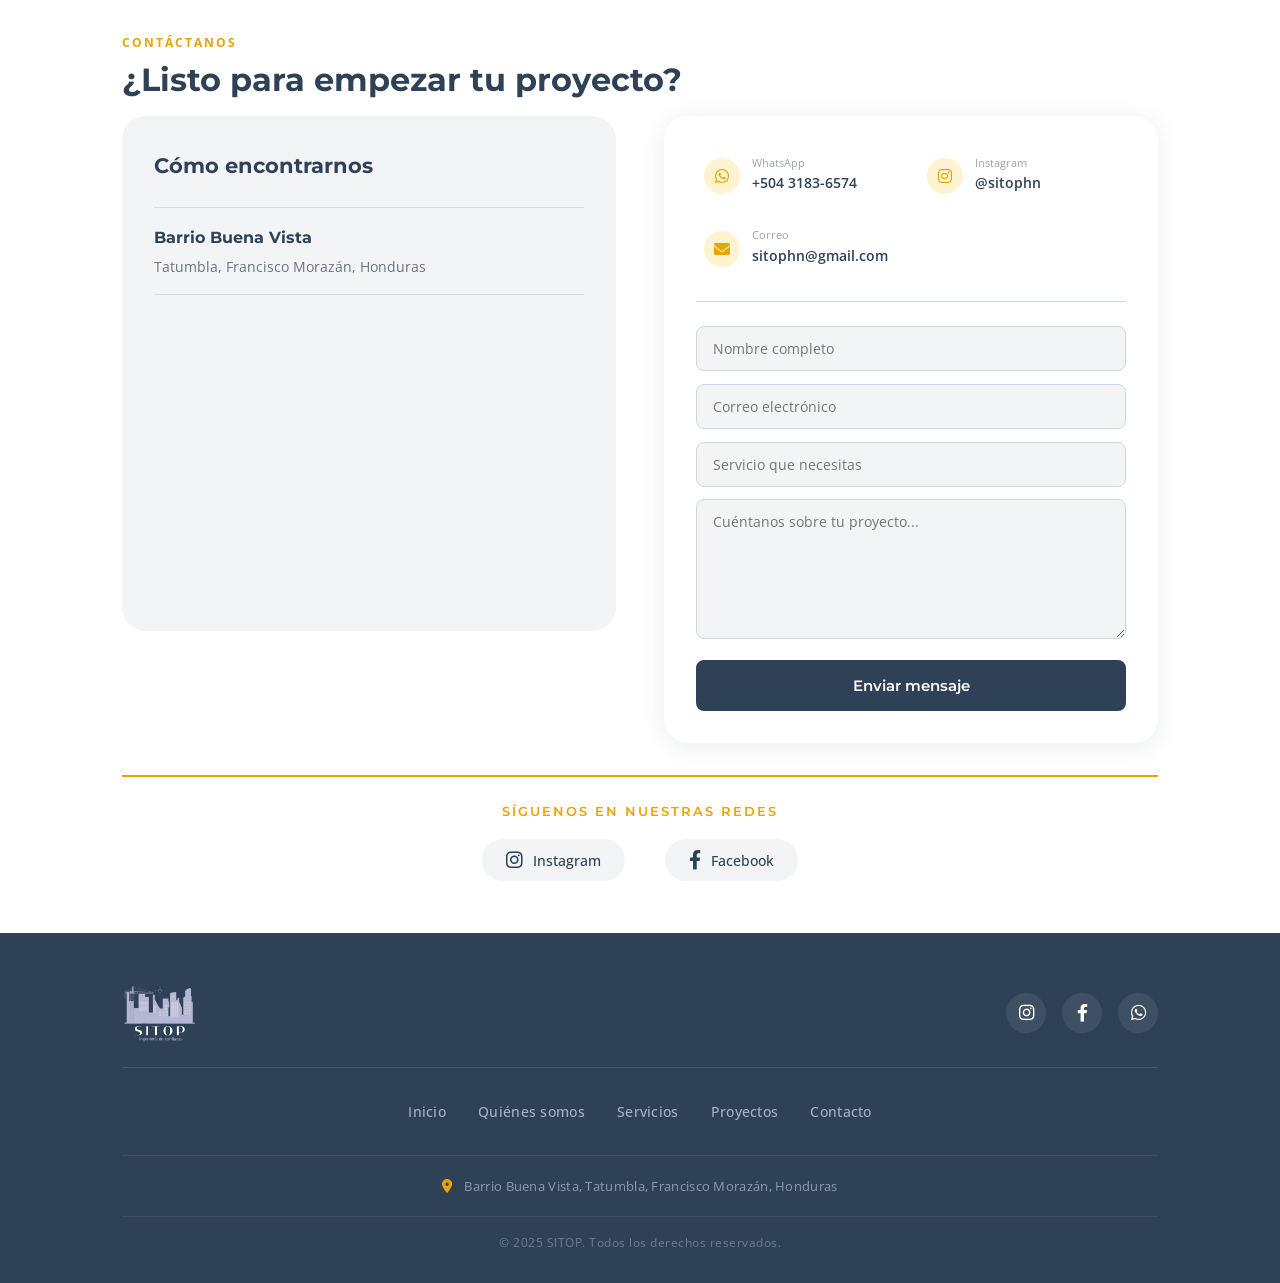
==== commit 69800548: "Logo de SITOP en las pestañas + correción de fomrs" ====
--- a/index.html
+++ b/index.html
@@ -8,6 +8,11 @@
 
   <!-- Título que aparece en la pestaña del navegador -->
   <title>SITOP - Ingeniería de Confianza</title>
+
+  <!-- FAVICON - Logo en la pestaña del navegador -->
+  <link rel="icon" type="image/png" sizes="32x32" href="img/sitop-logo.png">
+  <link rel="icon" type="image/png" sizes="16x16" href="img/sitop-logo.png">
+  <link rel="shortcut icon" href="img/sitop-logo.ico" type="image/x-icon">
 
   <!-- Descripción para Google (SEO) -->
   <meta name="description"
